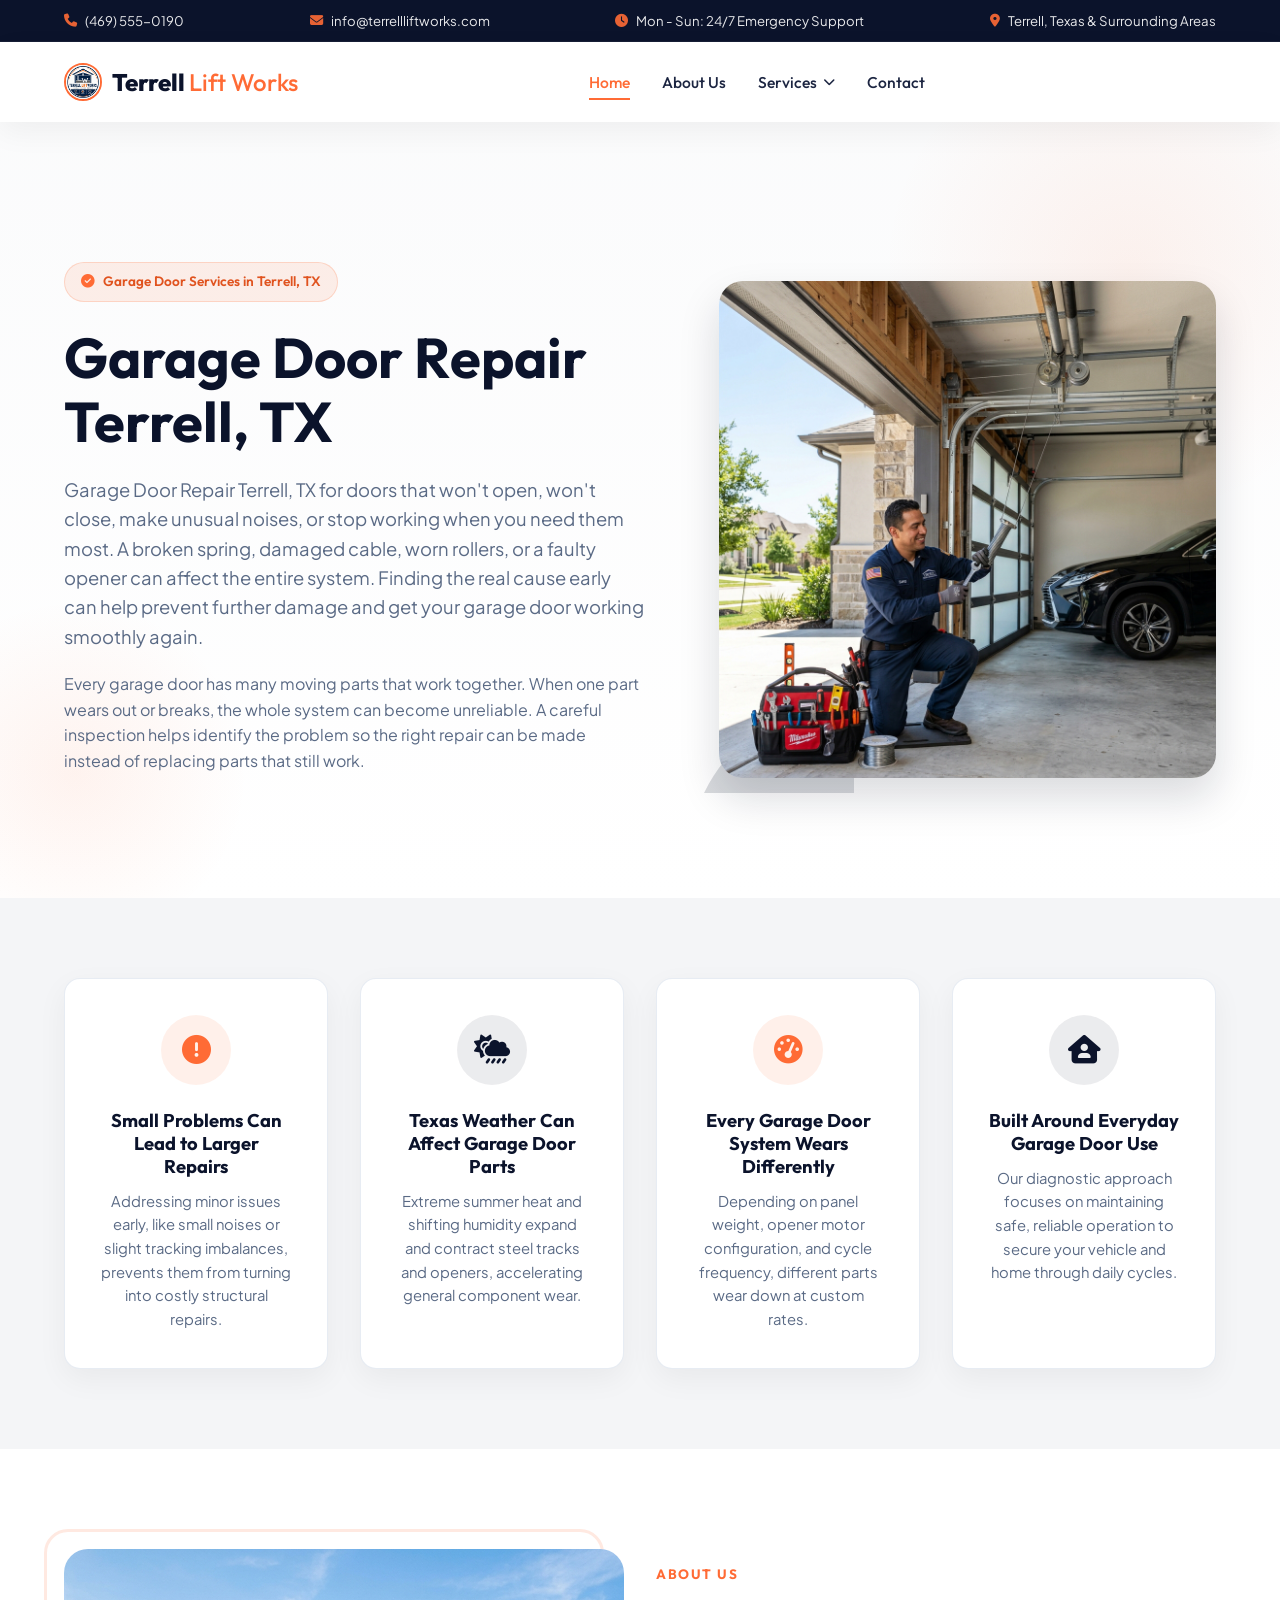
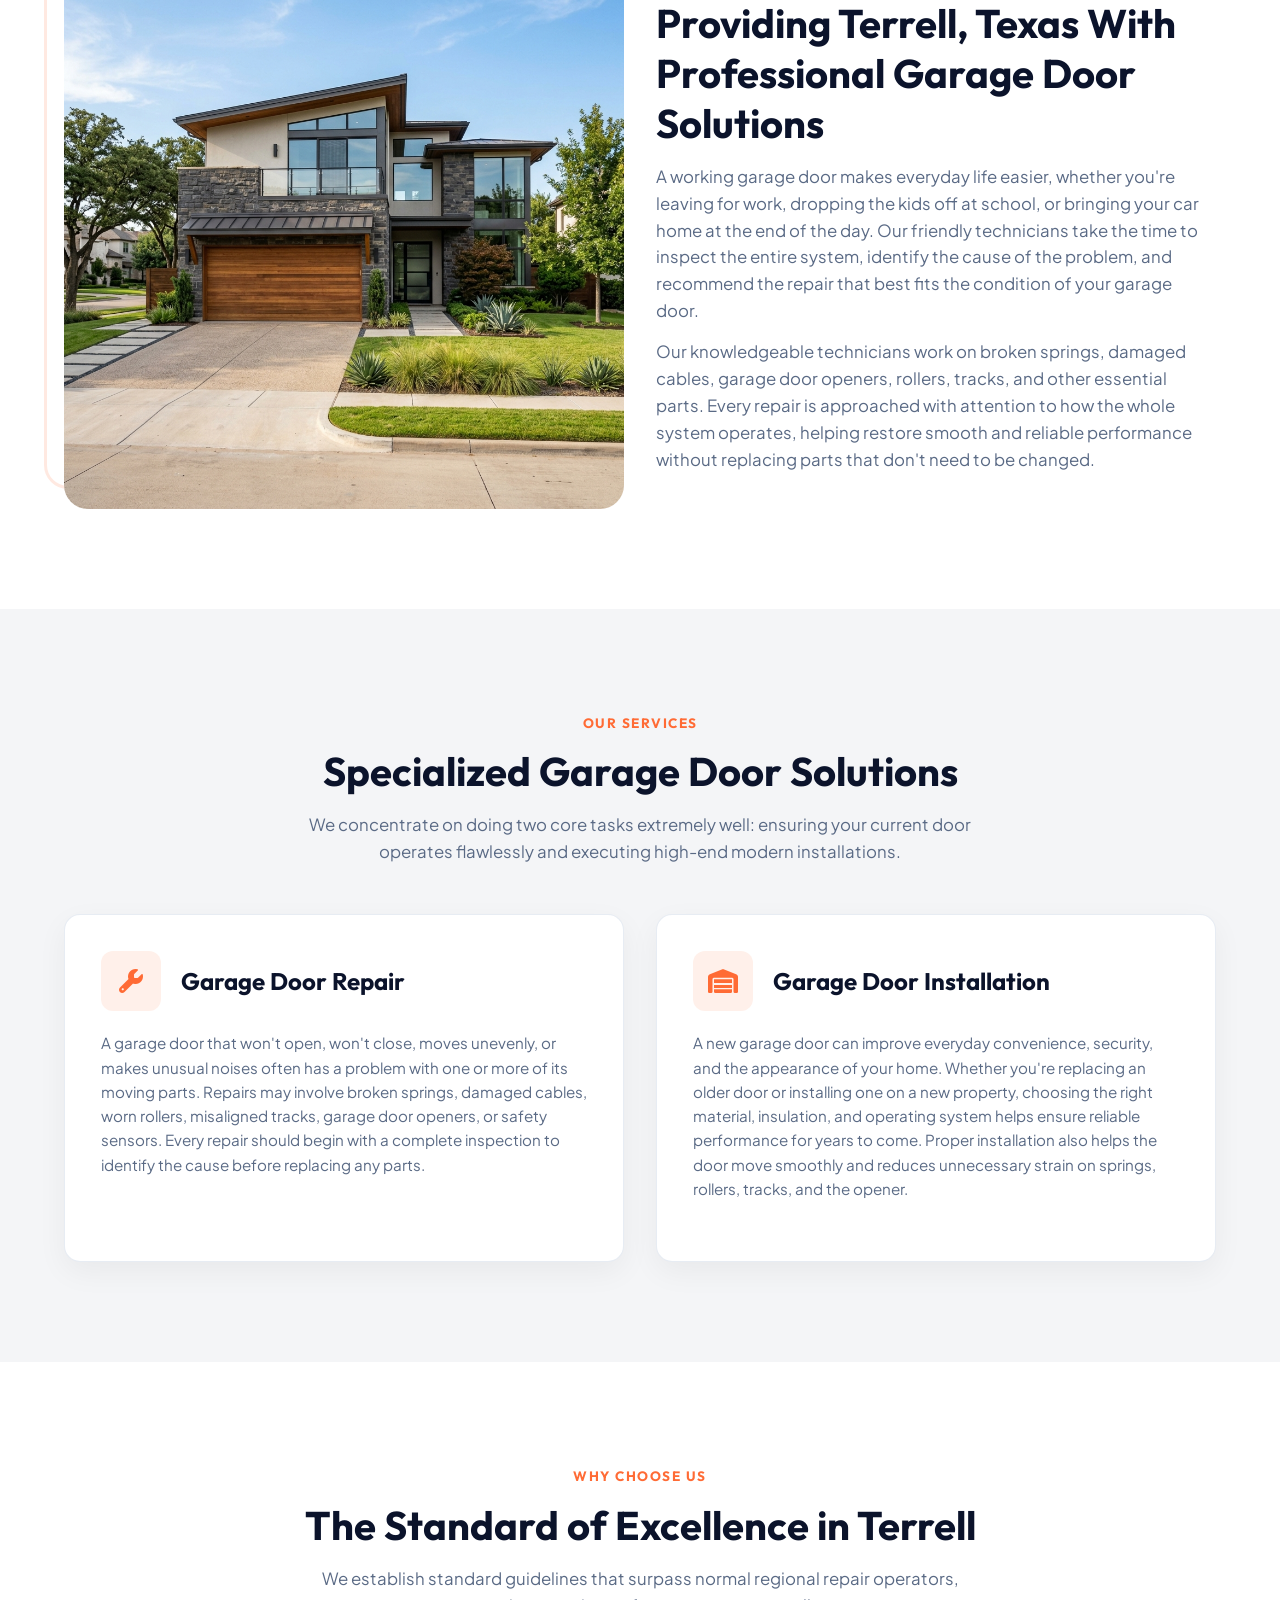
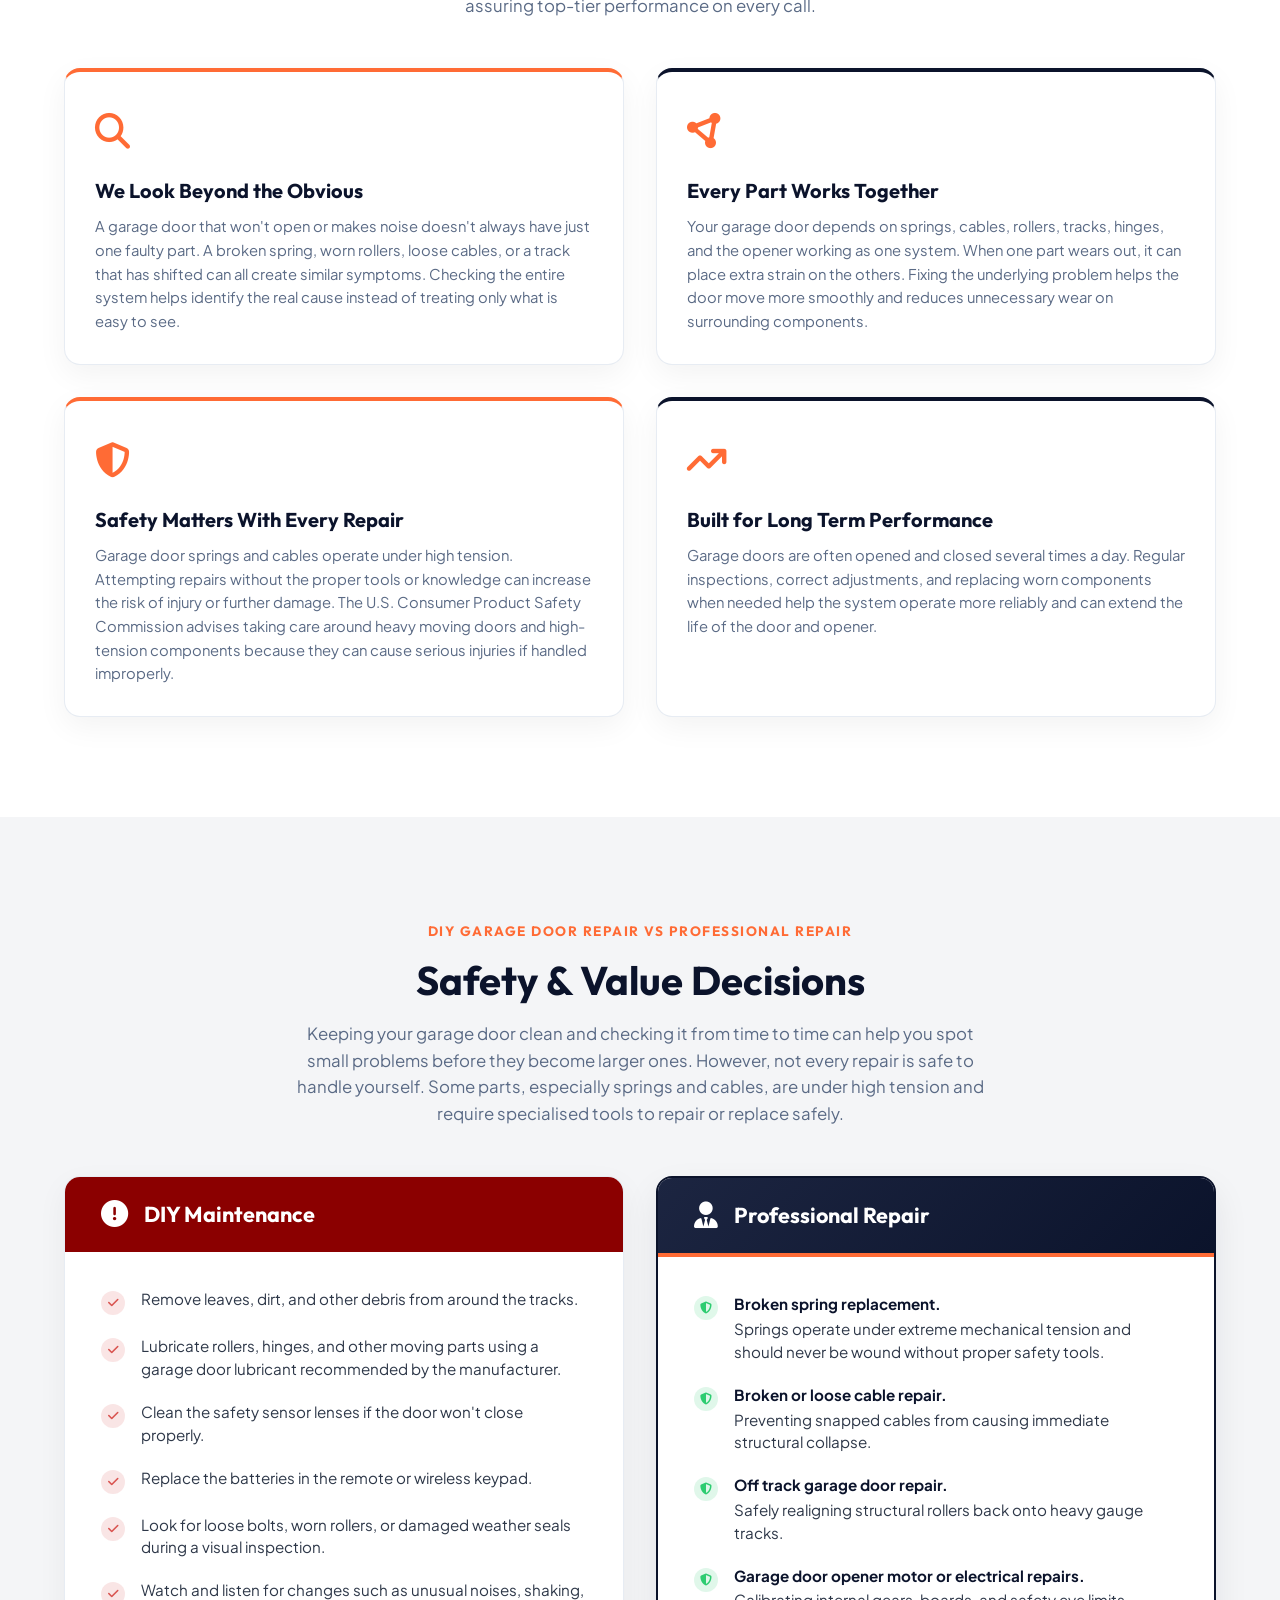
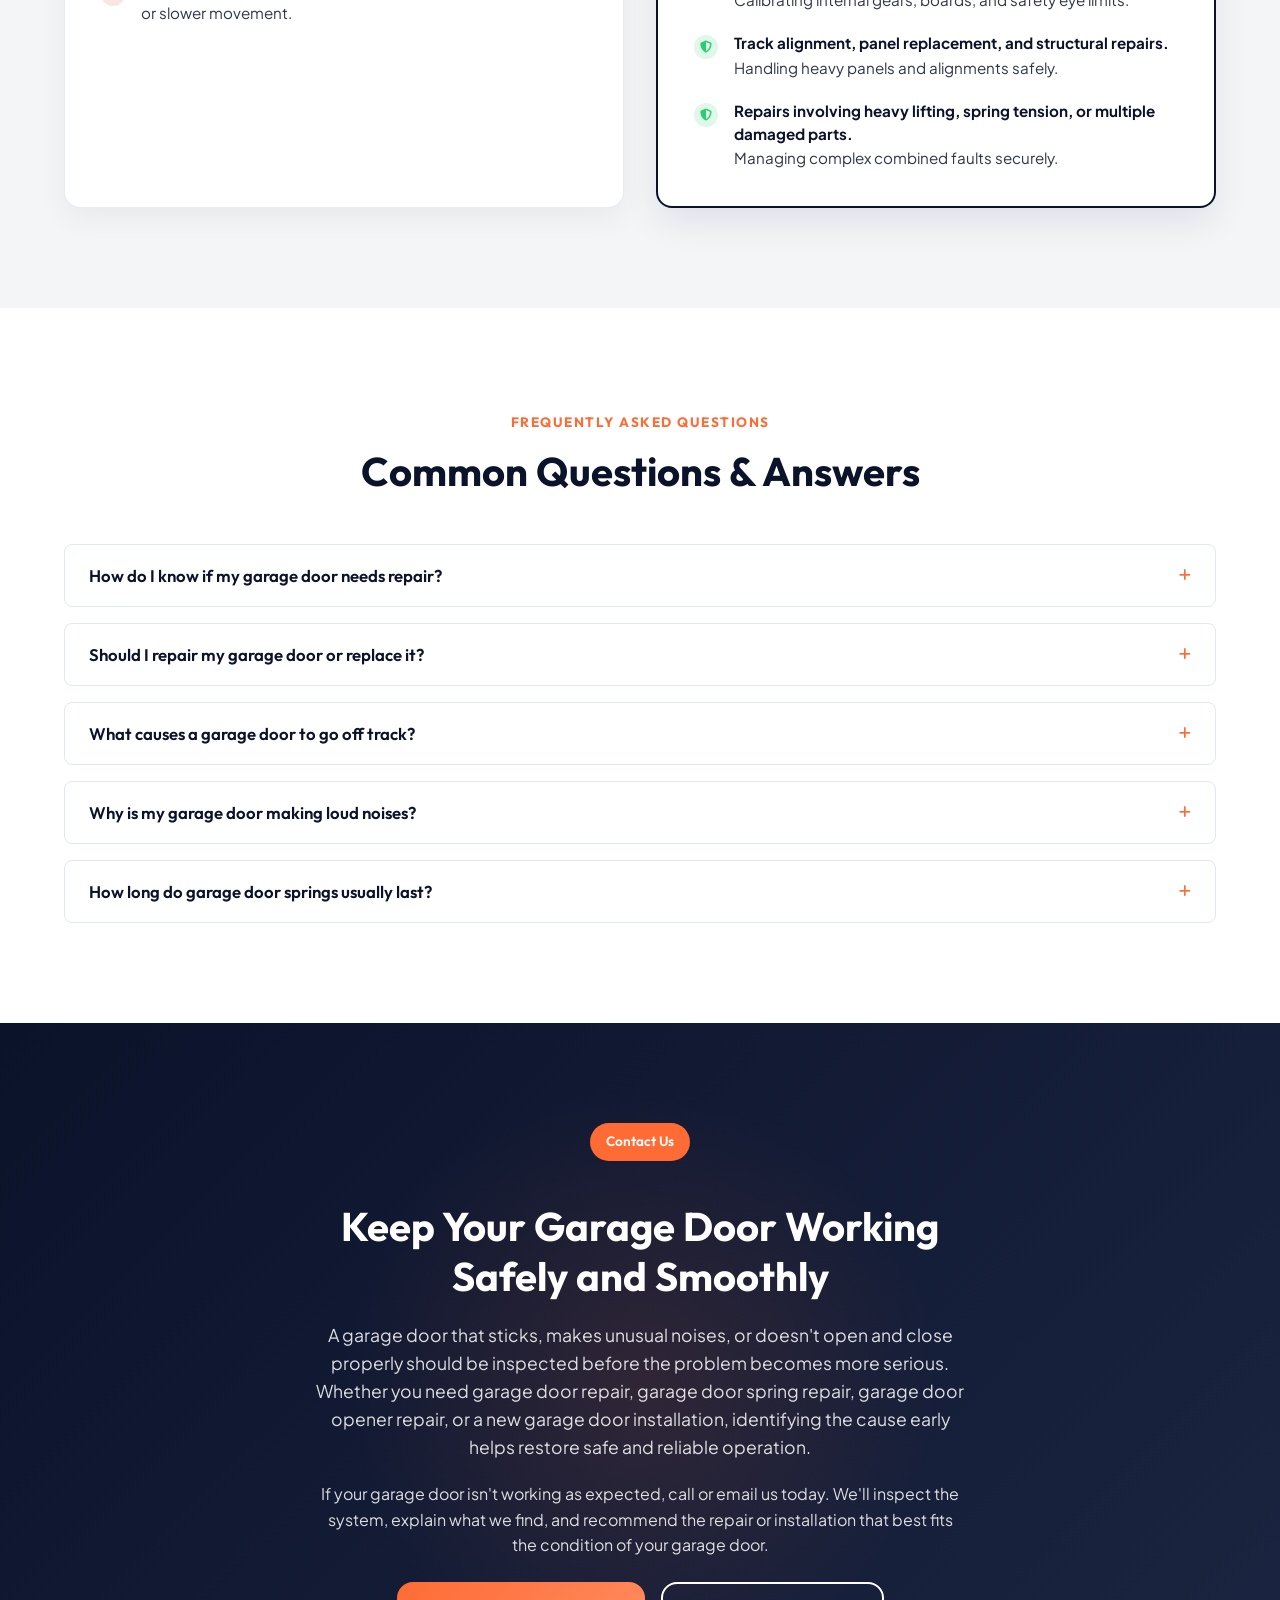
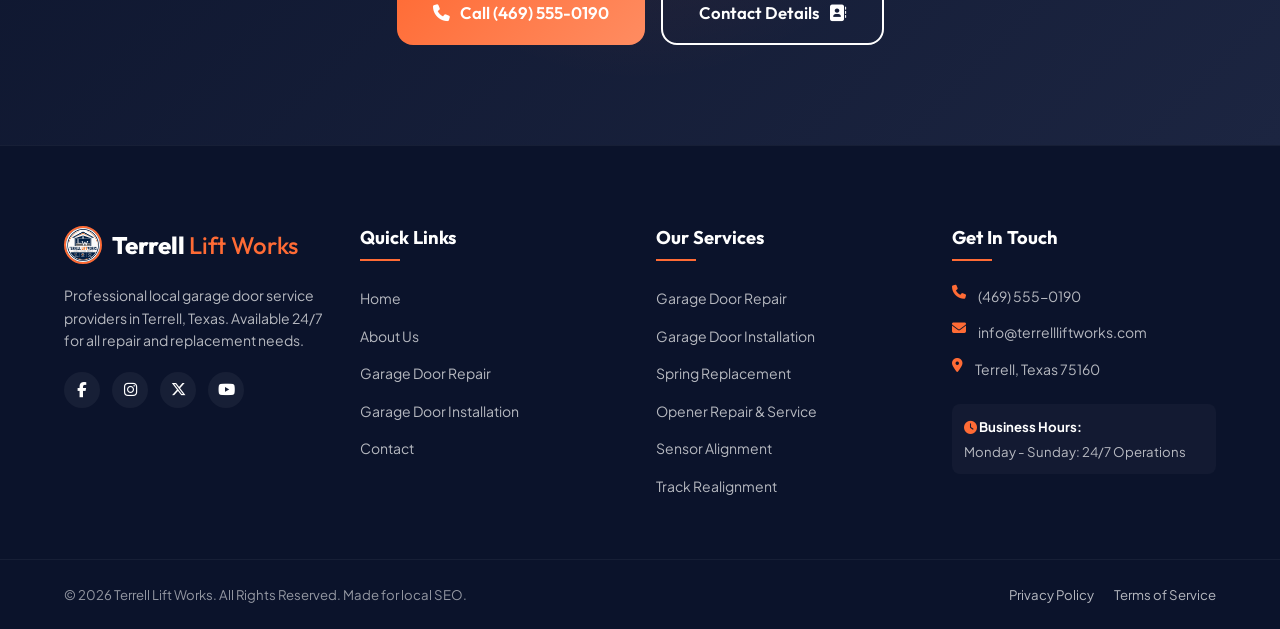
==== index.html @ 69af88a5 "first commit" ====
<!DOCTYPE html>
<html lang="en">
<head>
    <meta charset="UTF-8">
    <meta name="viewport" content="width=device-width, initial-scale=1.0">
    <title>Garage Door Repair Terrell | Premium Service & Installation</title>
    <meta name="description" content="Looking for reliable garage door repair in Terrell, TX? Our certified technicians offer professional garage door installation, opener repairs, and 24/7 support. Call now!">
    <meta name="robots" content="index, follow">
    <link rel="canonical" href="https://garagedoorrepairterrell.com/">
    
    <!-- Open Graph / Facebook -->
    <meta property="og:type" content="website">
    <meta property="og:url" content="https://garagedoorrepairterrell.com/">
    <meta property="og:title" content="Garage Door Repair Terrell | Premium Service & Installation">
    <meta property="og:description" content="Certified garage door repair and installation services in Terrell, TX. Same-day emergency service available. Call today for a free quote!">
    <meta property="og:image" content="assets/hero_technician.png">

    <!-- Twitter -->
    <meta property="twitter:card" content="summary_large_image">
    <meta property="twitter:url" content="https://garagedoorrepairterrell.com/">
    <meta property="twitter:title" content="Garage Door Repair Terrell | Premium Service & Installation">
    <meta property="twitter:description" content="Certified garage door repair and installation services in Terrell, TX. Same-day emergency service available. Call today for a free quote!">
    <meta property="twitter:image" content="assets/hero_technician.png">

    <!-- Google Fonts -->
    <link rel="preconnect" href="https://fonts.googleapis.com">
    <link rel="preconnect" href="https://fonts.gstatic.com" crossorigin>
    <link href="https://fonts.googleapis.com/css2?family=Outfit:wght@400;500;600;700;800&family=Plus+Jakarta+Sans:wght@400;500;600;700&display=swap" rel="stylesheet">

    <!-- Font Awesome Icons -->
    <link rel="stylesheet" href="https://cdnjs.cloudflare.com/ajax/libs/font-awesome/6.4.0/css/all.min.css" integrity="sha512-iecdLmaskl7CVkqkXNQ/ZH/XLlvWZOJyj7Yy7tcenmpD1ypASozpmT/E0iPtmFIB46ZmdtAc9eNBvH0H/ZpiBw==" crossorigin="anonymous" referrerpolicy="no-referrer" />

    <!-- Favicon -->
    <link rel="icon" type="image/jpeg" href="assets/logo.jpg">

    <!-- Custom CSS -->
    <link rel="stylesheet" href="style.css">

    <!-- LocalBusiness Schema Markup -->
    <script type="application/ld+json">
    {
      "@context": "https://schema.org",
      "@type": "HomeAndConstructionBusiness",
      "name": "Terrell Lift Works",
      "image": "assets/hero_technician.png",
      "@id": "https://garagedoorrepairterrell.com/#business",
      "url": "https://garagedoorrepairterrell.com/",
      "telephone": "+14695550190",
      "priceRange": "$$",
      "address": {
        "@type": "PostalAddress",
        "streetAddress": "Terrell Service Area",
        "addressLocality": "Terrell",
        "addressRegion": "TX",
        "postalCode": "75160",
        "addressCountry": "US"
      },
      "geo": {
        "@type": "GeoCoordinates",
        "latitude": 32.7362,
        "longitude": -96.2753
      },
      "openingHoursSpecification": {
        "@type": "OpeningHoursSpecification",
        "dayOfWeek": [
          "Monday",
          "Tuesday",
          "Wednesday",
          "Thursday",
          "Friday",
          "Saturday",
          "Sunday"
        ],
        "opens": "00:00",
        "closes": "23:59"
      },
      "sameAs": [
        "https://www.facebook.com/garagedoorrepairterrell",
        "https://www.instagram.com/garagedoorrepairterrell"
      ],
      "areaServed": {
        "@type": "AdministrativeArea",
        "name": "Terrell, TX"
      }
    }
    </script>
</head>
<body>

    <!-- Scroll Progress Bar -->
    <div id="scroll-progress" class="scroll-progress-bar" aria-hidden="true"></div>



    <!-- Top Info Bar -->
    <div class="top-info-bar" role="complementary" aria-label="Quick Contact Info">
        <div class="container info-container">
            <div class="info-item">
                <i class="fa-solid fa-phone info-icon" aria-hidden="true"></i>
                <a href="tel:+14695550190" aria-label="Call us at (469) 555-0190">(469) 555-0190</a>
            </div>
            <div class="info-item">
                <i class="fa-solid fa-envelope info-icon" aria-hidden="true"></i>
                <a href="mailto:info@terrellliftworks.com" aria-label="Email info@terrellliftworks.com">info@terrellliftworks.com</a>
            </div>
            <div class="info-item">
                <i class="fa-solid fa-clock info-icon" aria-hidden="true"></i>
                <span>Mon - Sun: 24/7 Emergency Support</span>
            </div>
            <div class="info-item">
                <i class="fa-solid fa-location-dot info-icon" aria-hidden="true"></i>
                <span>Terrell, Texas & Surrounding Areas</span>
            </div>
        </div>
    </div>

    <!-- Sticky Main Header & Navbar -->
    <header class="main-header" id="main-header">
        <div class="container nav-container">
            <!-- Logo -->
            <a href="index.html" class="logo" aria-label="Terrell Lift Works Home">
                <img src="assets/logo.jpg" alt="Terrell Lift Works Logo" class="logo-image">
                <span class="logo-text">Terrell<span class="logo-accent">Lift Works</span></span>
            </a>

            <!-- Navigation Links -->
            <nav class="nav-menu-wrapper" id="nav-menu-wrapper" aria-label="Main Navigation">
                <ul class="nav-menu" id="nav-menu">
                    <li class="nav-item">
                        <a href="index.html" class="nav-link active">Home</a>
                    </li>
                    <li class="nav-item">
                        <a href="about.html" class="nav-link">About Us</a>
                    </li>
                    <li class="nav-item dropdown">
                        <a href="#services" class="nav-link dropdown-toggle" id="servicesDropdownLink" role="button" aria-expanded="false" aria-haspopup="true">
                            Services <i class="fa-solid fa-chevron-down dropdown-arrow" aria-hidden="true"></i>
                        </a>
                        <ul class="dropdown-menu" aria-labelledby="servicesDropdownLink">
                            <li><a href="garage-door-installation.html" class="dropdown-item">Garage Door Installation</a></li>
                        </ul>
                    </li>
                    <li class="nav-item">
                        <a href="contact.html" class="nav-link">Contact</a>
                    </li>
                </ul>
            </nav>

            <!-- Actions & Hamburger Menu -->
            <div class="header-actions">
                <button class="hamburger-toggle" id="hamburger-toggle" aria-expanded="false" aria-controls="nav-menu-wrapper" aria-label="Toggle Navigation Menu">
                    <span class="bar bar-top"></span>
                    <span class="bar bar-mid"></span>
                    <span class="bar bar-bot"></span>
                </button>
            </div>
        </div>
    </header>

    <main>
        <!-- Hero Section -->
        <section id="home" class="hero-section" aria-label="Welcome">
            <!-- Floating Abstract Background Elements -->
            <div class="floating-shape shape-1" aria-hidden="true"></div>
            <div class="floating-shape shape-2" aria-hidden="true"></div>
            
            <div class="container hero-container">
                <!-- Hero Left Content -->
                <div class="hero-content reveal-left">
                    <span class="badge" role="status"><i class="fa-solid fa-circle-check text-orange" aria-hidden="true"></i> Garage Door Services in Terrell, TX</span>
                    <h1 class="hero-heading">Garage Door Repair Terrell, TX</h1>
                    <p class="hero-lead">Garage Door Repair Terrell, TX for doors that won't open, won't close, make unusual noises, or stop working when you need them most. A broken spring, damaged cable, worn rollers, or a faulty opener can affect the entire system. Finding the real cause early can help prevent further damage and get your garage door working smoothly again.</p>
                    <p class="hero-lead" style="font-size: 1rem; margin-top: -16px; margin-bottom: 24px;">Every garage door has many moving parts that work together. When one part wears out or breaks, the whole system can become unreliable. A careful inspection helps identify the problem so the right repair can be made instead of replacing parts that still work.</p>
                    

                </div>

                <!-- Hero Right Media -->
                <div class="hero-media reveal-right">
                    <!-- Elegant curved decorative shapes -->
                    <div class="curved-decorator" aria-hidden="true">
                        <svg viewBox="0 0 100 100" preserveAspectRatio="none">
                            <path d="M0,100 C30,40 70,60 100,0 L100,100 Z" fill="var(--color-navy-dark)"></path>
                        </svg>
                    </div>
                    <div class="image-wrapper">
                        <img src="assets/hero_technician.png" alt="Certified technician repairing a residential garage door mechanism in Terrell, TX" class="hero-img" width="600" height="500">
                    </div>
                </div>
            </div>
        </section>

        <!-- USP Section -->
        <section id="usp" class="usp-section bg-light" aria-label="Our Value Proposition">
            <div class="container">
                <div class="grid grid-4 text-center">
                    <!-- USP Card 1 -->
                    <div class="card usp-card reveal-up">
                        <div class="usp-icon-wrapper shadow-orange">
                            <i class="fa-solid fa-circle-exclamation" aria-hidden="true"></i>
                        </div>
                        <h3 class="usp-title" style="font-size: 1.15rem;">Small Problems Can Lead to Larger Repairs</h3>
                        <p class="usp-desc">Addressing minor issues early, like small noises or slight tracking imbalances, prevents them from turning into costly structural repairs.</p>
                    </div>
                    <!-- USP Card 2 -->
                    <div class="card usp-card reveal-up" style="animation-delay: 0.1s;">
                        <div class="usp-icon-wrapper shadow-navy">
                            <i class="fa-solid fa-cloud-sun-rain" aria-hidden="true"></i>
                        </div>
                        <h3 class="usp-title" style="font-size: 1.15rem;">Texas Weather Can Affect Garage Door Parts</h3>
                        <p class="usp-desc">Extreme summer heat and shifting humidity expand and contract steel tracks and openers, accelerating general component wear.</p>
                    </div>
                    <!-- USP Card 3 -->
                    <div class="card usp-card reveal-up" style="animation-delay: 0.2s;">
                        <div class="usp-icon-wrapper shadow-orange">
                            <i class="fa-solid fa-gauge-high" aria-hidden="true"></i>
                        </div>
                        <h3 class="usp-title" style="font-size: 1.15rem;">Every Garage Door System Wears Differently</h3>
                        <p class="usp-desc">Depending on panel weight, opener motor configuration, and cycle frequency, different parts wear down at custom rates.</p>
                    </div>
                    <!-- USP Card 4 -->
                    <div class="card usp-card reveal-up" style="animation-delay: 0.3s;">
                        <div class="usp-icon-wrapper shadow-navy">
                            <i class="fa-solid fa-house-user" aria-hidden="true"></i>
                        </div>
                        <h3 class="usp-title" style="font-size: 1.15rem;">Built Around Everyday Garage Door Use</h3>
                        <p class="usp-desc">Our diagnostic approach focuses on maintaining safe, reliable operation to secure your vehicle and home through daily cycles.</p>
                    </div>
                </div>
            </div>
        </section>

        <!-- About Us Section -->
        <section id="about" class="about-section" aria-label="About Our Company">
            <div class="container grid grid-2 align-center">
                <!-- Left: Media Showcase -->
                <div class="about-media reveal-left">
                    <div class="about-decoration" aria-hidden="true"></div>
                    <div class="image-wrapper shadow-lg">
                        <img src="assets/about_garage.png" alt="A newly installed modern luxury garage door in a Terrell residential house" class="about-img" loading="lazy" width="600" height="400">
                    </div>

                </div>

                <!-- Right: Text Content -->
                <div class="about-content reveal-right">
                    <span class="section-subtitle">About Us</span>
                    <h2 class="section-title">Providing Terrell, Texas With Professional Garage Door Solutions</h2>
                    <p class="section-desc">A working garage door makes everyday life easier, whether you're leaving for work, dropping the kids off at school, or bringing your car home at the end of the day. Our friendly technicians take the time to inspect the entire system, identify the cause of the problem, and recommend the repair that best fits the condition of your garage door.</p>
                    <p class="section-desc" style="margin-top: -10px;">Our knowledgeable technicians work on broken springs, damaged cables, garage door openers, rollers, tracks, and other essential parts. Every repair is approached with attention to how the whole system operates, helping restore smooth and reliable performance without replacing parts that don't need to be changed.</p>
                </div>
            </div>
        </section>

        <!-- Services Section -->
        <section id="services" class="services-section bg-light" aria-label="Our Core Services">
            <div class="container">
                <div class="text-center max-w-700 mx-auto mb-5">
                    <span class="section-subtitle">Our Services</span>
                    <h2 class="section-title">Specialized Garage Door Solutions</h2>
                    <p class="section-desc">We concentrate on doing two core tasks extremely well: ensuring your current door operates flawlessly and executing high-end modern installations.</p>
                </div>

                <div class="grid grid-2">
                    <!-- Service 1: Repair -->
                    <article id="service-repair" class="card service-card reveal-left">
                        <div class="service-header">
                            <div class="service-icon"><i class="fa-solid fa-wrench" aria-hidden="true"></i></div>
                            <h3 class="service-title">Garage Door Repair</h3>
                        </div>
                        <p class="service-desc">A garage door that won't open, won't close, moves unevenly, or makes unusual noises often has a problem with one or more of its moving parts. Repairs may involve broken springs, damaged cables, worn rollers, misaligned tracks, garage door openers, or safety sensors. Every repair should begin with a complete inspection to identify the cause before replacing any parts.</p>
                    </article>

                    <!-- Service 2: Installation -->
                    <article id="service-installation" class="card service-card reveal-right">
                        <div class="service-header">
                            <div class="service-icon"><i class="fa-solid fa-warehouse" aria-hidden="true"></i></div>
                            <h3 class="service-title">Garage Door Installation</h3>
                        </div>
                        <p class="service-desc">A new garage door can improve everyday convenience, security, and the appearance of your home. Whether you're replacing an older door or installing one on a new property, choosing the right material, insulation, and operating system helps ensure reliable performance for years to come. Proper installation also helps the door move smoothly and reduces unnecessary strain on springs, rollers, tracks, and the opener.</p>
                    </article>
                </div>
            </div>
        </section>

        <!-- Why Choose Us Section -->
        <section id="why-us" class="why-us-section" aria-label="Why Choose Terrell Lift Works">
            <div class="container">
                <div class="text-center max-w-700 mx-auto mb-5">
                    <span class="section-subtitle">Why Choose Us</span>
                    <h2 class="section-title">The Standard of Excellence in Terrell</h2>
                    <p class="section-desc">We establish standard guidelines that surpass normal regional repair operators, assuring top-tier performance on every call.</p>
                </div>

                <div class="grid grid-2">
                    <!-- Feature Card 1 -->
                    <div class="card comparison-card reveal-up" style="border-top-color: var(--color-orange); padding: 30px;">
                        <div class="comparison-icon"><i class="fa-solid fa-magnifying-glass" aria-hidden="true"></i></div>
                        <h3 class="comparison-title">We Look Beyond the Obvious</h3>
                        <p class="comparison-desc">A garage door that won't open or makes noise doesn't always have just one faulty part. A broken spring, worn rollers, loose cables, or a track that has shifted can all create similar symptoms. Checking the entire system helps identify the real cause instead of treating only what is easy to see.</p>
                    </div>

                    <!-- Feature Card 2 -->
                    <div class="card comparison-card reveal-up" style="border-top-color: var(--color-navy-dark); padding: 30px; animation-delay: 0.1s;">
                        <div class="comparison-icon"><i class="fa-solid fa-circle-nodes" aria-hidden="true"></i></div>
                        <h3 class="comparison-title">Every Part Works Together</h3>
                        <p class="comparison-desc">Your garage door depends on springs, cables, rollers, tracks, hinges, and the opener working as one system. When one part wears out, it can place extra strain on the others. Fixing the underlying problem helps the door move more smoothly and reduces unnecessary wear on surrounding components.</p>
                    </div>

                    <!-- Feature Card 3 -->
                    <div class="card comparison-card reveal-up" style="border-top-color: var(--color-orange); padding: 30px; animation-delay: 0.2s;">
                        <div class="comparison-icon"><i class="fa-solid fa-shield-halved" aria-hidden="true"></i></div>
                        <h3 class="comparison-title">Safety Matters With Every Repair</h3>
                        <p class="comparison-desc">Garage door springs and cables operate under high tension. Attempting repairs without the proper tools or knowledge can increase the risk of injury or further damage. The U.S. Consumer Product Safety Commission advises taking care around heavy moving doors and high-tension components because they can cause serious injuries if handled improperly.</p>
                    </div>

                    <!-- Feature Card 4 -->
                    <div class="card comparison-card reveal-up" style="border-top-color: var(--color-navy-dark); padding: 30px; animation-delay: 0.3s;">
                        <div class="comparison-icon"><i class="fa-solid fa-arrow-trend-up" aria-hidden="true"></i></div>
                        <h3 class="comparison-title">Built for Long Term Performance</h3>
                        <p class="comparison-desc">Garage doors are often opened and closed several times a day. Regular inspections, correct adjustments, and replacing worn components when needed help the system operate more reliably and can extend the life of the door and opener.</p>
                    </div>
                </div>
            </div>
        </section>

        <!-- DIY vs Professional Section -->
        <section id="diy-vs-pro" class="diy-section bg-light" aria-label="DIY vs Professional Service Comparison">
            <div class="container">
                <div class="text-center max-w-700 mx-auto mb-5">
                    <span class="section-subtitle">DIY Garage Door Repair vs Professional Repair</span>
                    <h2 class="section-title">Safety & Value Decisions</h2>
                    <p class="section-desc">Keeping your garage door clean and checking it from time to time can help you spot small problems before they become larger ones. However, not every repair is safe to handle yourself. Some parts, especially springs and cables, are under high tension and require specialised tools to repair or replace safely.</p>
                </div>

                <div class="grid grid-2">
                    <!-- DIY Column -->
                    <div class="card diy-card reveal-left">
                        <div class="card-header-accent bg-dark-red">
                            <i class="fa-solid fa-circle-exclamation icon-large" aria-hidden="true"></i>
                            <h3>DIY Maintenance</h3>
                        </div>
                        <div class="card-body">
                            <ul class="diy-pro-list" role="list">
                                <li class="pro-con con">
                                    <div class="icon-indicator"><i class="fa-solid fa-check" aria-hidden="true"></i></div>
                                    <div class="item-text">
                                        Remove leaves, dirt, and other debris from around the tracks.
                                    </div>
                                </li>
                                <li class="pro-con con">
                                    <div class="icon-indicator"><i class="fa-solid fa-check" aria-hidden="true"></i></div>
                                    <div class="item-text">
                                        Lubricate rollers, hinges, and other moving parts using a garage door lubricant recommended by the manufacturer.
                                    </div>
                                </li>
                                <li class="pro-con con">
                                    <div class="icon-indicator"><i class="fa-solid fa-check" aria-hidden="true"></i></div>
                                    <div class="item-text">
                                        Clean the safety sensor lenses if the door won't close properly.
                                    </div>
                                </li>
                                <li class="pro-con con">
                                    <div class="icon-indicator"><i class="fa-solid fa-check" aria-hidden="true"></i></div>
                                    <div class="item-text">
                                        Replace the batteries in the remote or wireless keypad.
                                    </div>
                                </li>
                                <li class="pro-con con">
                                    <div class="icon-indicator"><i class="fa-solid fa-check" aria-hidden="true"></i></div>
                                    <div class="item-text">
                                        Look for loose bolts, worn rollers, or damaged weather seals during a visual inspection.
                                    </div>
                                </li>
                                <li class="pro-con con">
                                    <div class="icon-indicator"><i class="fa-solid fa-check" aria-hidden="true"></i></div>
                                    <div class="item-text">
                                        Watch and listen for changes such as unusual noises, shaking, or slower movement.
                                    </div>
                                </li>
                            </ul>
                        </div>
                    </div>

                    <!-- Professional Column -->
                    <div class="card pro-card highlighted-pro reveal-right">
                        <div class="card-header-accent bg-orange-gradient">
                            <i class="fa-solid fa-user-tie icon-large" aria-hidden="true"></i>
                            <h3>Professional Repair</h3>
                        </div>
                        <div class="card-body">
                            <ul class="diy-pro-list" role="list">
                                <li class="pro-con pro">
                                    <div class="icon-indicator"><i class="fa-solid fa-shield-halved" aria-hidden="true"></i></div>
                                    <div class="item-text">
                                        <strong>Broken spring replacement.</strong> Springs operate under extreme mechanical tension and should never be wound without proper safety tools.
                                    </div>
                                </li>
                                <li class="pro-con pro">
                                    <div class="icon-indicator"><i class="fa-solid fa-shield-halved" aria-hidden="true"></i></div>
                                    <div class="item-text">
                                        <strong>Broken or loose cable repair.</strong> Preventing snapped cables from causing immediate structural collapse.
                                    </div>
                                </li>
                                <li class="pro-con pro">
                                    <div class="icon-indicator"><i class="fa-solid fa-shield-halved" aria-hidden="true"></i></div>
                                    <div class="item-text">
                                        <strong>Off track garage door repair.</strong> Safely realigning structural rollers back onto heavy gauge tracks.
                                    </div>
                                </li>
                                <li class="pro-con pro">
                                    <div class="icon-indicator"><i class="fa-solid fa-shield-halved" aria-hidden="true"></i></div>
                                    <div class="item-text">
                                        <strong>Garage door opener motor or electrical repairs.</strong> Calibrating internal gears, boards, and safety eye limits.
                                    </div>
                                </li>
                                <li class="pro-con pro">
                                    <div class="icon-indicator"><i class="fa-solid fa-shield-halved" aria-hidden="true"></i></div>
                                    <div class="item-text">
                                        <strong>Track alignment, panel replacement, and structural repairs.</strong> Handling heavy panels and alignments safely.
                                    </div>
                                </li>
                                <li class="pro-con pro">
                                    <div class="icon-indicator"><i class="fa-solid fa-shield-halved" aria-hidden="true"></i></div>
                                    <div class="item-text">
                                        <strong>Repairs involving heavy lifting, spring tension, or multiple damaged parts.</strong> Managing complex combined faults securely.
                                    </div>
                                </li>
                            </ul>
                        </div>
                    </div>
                </div>
            </div>
        </section>

        <!-- FAQ Section -->
        <section id="faq" class="faq-section" aria-label="Frequently Asked Questions">
            <div class="container">
                <div class="text-center max-w-700 mx-auto mb-5">
                    <span class="section-subtitle">Frequently Asked Questions</span>
                    <h2 class="section-title">Common Questions &amp; Answers</h2>
                </div>

                <div class="faq-accordion reveal-up">
                    <!-- Item 1 -->
                    <div class="faq-item">
                        <button class="faq-trigger" aria-expanded="false" aria-controls="faq-answer-1">
                            <span class="faq-question">How do I know if my garage door needs repair?</span>
                            <span class="faq-icon-wrapper" aria-hidden="true"><i class="fa-solid fa-plus"></i></span>
                        </button>
                        <div id="faq-answer-1" class="faq-content" hidden>
                            <div class="faq-content-inner">
                                <p>A garage door may need repair if it makes unusual noises, moves unevenly, opens slowly, stops halfway, or does not open and close properly. Other signs include broken springs, damaged cables, worn rollers, bent tracks, or an opener that does not respond consistently. Having the entire system inspected helps identify the cause before additional parts become affected.</p>
                            </div>
                        </div>
                    </div>

                    <!-- Item 2 -->
                    <div class="faq-item">
                        <button class="faq-trigger" aria-expanded="false" aria-controls="faq-answer-2">
                            <span class="faq-question">Should I repair my garage door or replace it?</span>
                            <span class="faq-icon-wrapper" aria-hidden="true"><i class="fa-solid fa-plus"></i></span>
                        </button>
                        <div id="faq-answer-2" class="faq-content" hidden>
                            <div class="faq-content-inner">
                                <p>The right choice depends on the age of the door, the condition of its components, and the extent of the damage. Many problems, such as broken springs, worn rollers, damaged cables, or opener issues, can often be repaired. If the door has significant structural damage or several major components have reached the end of their service life, replacement may be the more practical long-term option.</p>
                            </div>
                        </div>
                    </div>

                    <!-- Item 3 -->
                    <div class="faq-item">
                        <button class="faq-trigger" aria-expanded="false" aria-controls="faq-answer-3">
                            <span class="faq-question">What causes a garage door to go off track?</span>
                            <span class="faq-icon-wrapper" aria-hidden="true"><i class="fa-solid fa-plus"></i></span>
                        </button>
                        <div id="faq-answer-3" class="faq-content" hidden>
                            <div class="faq-content-inner">
                                <p>A garage door can come off its tracks because of broken cables, worn rollers, loose hardware, accidental impact, or tracks that have become bent or misaligned. Continuing to operate the door in this condition can place extra stress on other parts of the system, so the cause should be identified before the door is used again.</p>
                            </div>
                        </div>
                    </div>

                    <!-- Item 4 -->
                    <div class="faq-item">
                        <button class="faq-trigger" aria-expanded="false" aria-controls="faq-answer-4">
                            <span class="faq-question">Why is my garage door making loud noises?</span>
                            <span class="faq-icon-wrapper" aria-hidden="true"><i class="fa-solid fa-plus"></i></span>
                        </button>
                        <div id="faq-answer-4" class="faq-content" hidden>
                            <div class="faq-content-inner">
                                <p>Grinding, squeaking, rattling, or banging noises often indicate that a component needs attention. Worn rollers, loose hinges, damaged bearings, dry moving parts, misaligned tracks, or aging springs are common causes. A complete inspection helps determine where the noise is coming from and whether any parts need adjustment or replacement.</p>
                            </div>
                        </div>
                    </div>

                    <!-- Item 5 -->
                    <div class="faq-item">
                        <button class="faq-trigger" aria-expanded="false" aria-controls="faq-answer-5">
                            <span class="faq-question">How long do garage door springs usually last?</span>
                            <span class="faq-icon-wrapper" aria-hidden="true"><i class="fa-solid fa-plus"></i></span>
                        </button>
                        <div id="faq-answer-5" class="faq-content" hidden>
                            <div class="faq-content-inner">
                                <p>The lifespan of garage door springs depends on the spring type, the quality of the material, and how often the door is used. Standard torsion springs are commonly rated for a specific number of open and close cycles, so a garage door used several times each day may wear springs more quickly than one used less often. Regular inspections can help identify signs of wear before a spring fails.</p>
                            </div>
                        </div>
                    </div>
                </div>
            </div>
        </section>

        <!-- CTA Section -->
        <section class="cta-section" aria-label="Urgent Repair Callout">
            <div class="cta-bg-decorator" aria-hidden="true"></div>
            <div class="container text-center max-w-700 reveal-up">
                <span class="badge badge-orange">Contact Us</span>
                <h2 class="cta-title">Keep Your Garage Door Working Safely and Smoothly</h2>
                <p class="cta-desc">A garage door that sticks, makes unusual noises, or doesn't open and close properly should be inspected before the problem becomes more serious. Whether you need garage door repair, garage door spring repair, garage door opener repair, or a new garage door installation, identifying the cause early helps restore safe and reliable operation.</p>
                <p class="cta-desc" style="font-size: 1rem; margin-top: -16px; margin-bottom: 24px;">If your garage door isn't working as expected, call or email us today. We'll inspect the system, explain what we find, and recommend the repair or installation that best fits the condition of your garage door.</p>
                <div class="cta-buttons">
                    <a href="tel:+14695550190" class="btn btn-orange-gradient btn-lg shadow-hover">
                        <i class="fa-solid fa-phone" aria-hidden="true"></i> Call (469) 555-0190
                    </a>
                    <a href="contact.html" class="btn btn-outline-white btn-lg">
                        Contact Details <i class="fa-solid fa-address-book" aria-hidden="true"></i>
                    </a>
                </div>
            </div>
        </section>
    </main>

    <!-- Footer -->
    <footer class="main-footer" role="contentinfo">
        <div class="container grid grid-4">
            <!-- Col 1: About & Social -->
            <div class="footer-col footer-col-about">
                <a href="index.html" class="logo footer-logo" aria-label="Terrell Lift Works Home">
                    <img src="assets/logo.jpg" alt="Terrell Lift Works Logo" class="logo-image">
                    <span class="logo-text">Terrell<span class="logo-accent">Lift Works</span></span>
                </a>
                <p class="footer-about-text">Professional local garage door service providers in Terrell, Texas. Available 24/7 for all repair and replacement needs.</p>
                <div class="footer-socials">
                    <a href="https://facebook.com/" target="_blank" rel="noopener" aria-label="Facebook Page"><i class="fa-brands fa-facebook-f"></i></a>
                    <a href="https://instagram.com/" target="_blank" rel="noopener" aria-label="Instagram Profile"><i class="fa-brands fa-instagram"></i></a>
                    <a href="https://twitter.com/" target="_blank" rel="noopener" aria-label="Twitter Feed"><i class="fa-brands fa-x-twitter"></i></a>
                    <a href="https://youtube.com/" target="_blank" rel="noopener" aria-label="YouTube Channel"><i class="fa-brands fa-youtube"></i></a>
                </div>
            </div>

            <!-- Col 2: Quick Links -->
            <div class="footer-col">
                <h4 class="footer-col-title">Quick Links</h4>
                <ul class="footer-links" role="list">
                    <li><a href="index.html">Home</a></li>
                    <li><a href="about.html">About Us</a></li>
                    <li><a href="garage-door-repair.html">Garage Door Repair</a></li>
                    <li><a href="garage-door-installation.html">Garage Door Installation</a></li>
                    <li><a href="contact.html">Contact</a></li>
                </ul>
            </div>

            <!-- Col 3: Services -->
            <div class="footer-col">
                <h4 class="footer-col-title">Our Services</h4>
                <ul class="footer-links" role="list">
                    <li><a href="garage-door-repair.html">Garage Door Repair</a></li>
                    <li><a href="garage-door-installation.html">Garage Door Installation</a></li>
                    <li><a href="garage-door-repair.html">Spring Replacement</a></li>
                    <li><a href="garage-door-repair.html">Opener Repair &amp; Service</a></li>
                    <li><a href="garage-door-repair.html">Sensor Alignment</a></li>
                    <li><a href="garage-door-repair.html">Track Realignment</a></li>
                </ul>
            </div>

            <!-- Col 4: Contact Info & Hours -->
            <div class="footer-col">
                <h4 class="footer-col-title">Get In Touch</h4>
                <address class="footer-contact-info">
                    <div class="footer-info-item">
                        <i class="fa-solid fa-phone text-orange" aria-hidden="true"></i>
                        <a href="tel:+14695550190">(469) 555-0190</a>
                    </div>
                    <div class="footer-info-item">
                        <i class="fa-solid fa-envelope text-orange" aria-hidden="true"></i>
                        <a href="mailto:info@terrellliftworks.com">info@terrellliftworks.com</a>
                    </div>
                    <div class="footer-info-item">
                        <i class="fa-solid fa-location-dot text-orange" aria-hidden="true"></i>
                        <span>Terrell, Texas 75160</span>
                    </div>
                </address>
                <div class="footer-hours mt-3">
                    <span class="hours-title"><i class="fa-solid fa-clock text-orange" aria-hidden="true"></i> Business Hours:</span>
                    <span class="hours-val">Monday - Sunday: 24/7 Operations</span>
                </div>
            </div>
        </div>

        <!-- Footer Bottom -->
        <div class="footer-bottom">
            <div class="container flex-row flex-between">
                <p class="copyright">&copy; 2026 Terrell Lift Works. All Rights Reserved. Made for local SEO.</p>
                <ul class="footer-legal-links" role="list">
                    <li><a href="index.html">Privacy Policy</a></li>
                    <li><a href="index.html">Terms of Service</a></li>
                </ul>
            </div>
        </div>
    </footer>

    <!-- Back to Top Button -->
    <button id="back-to-top" class="back-to-top-btn" aria-label="Back to Top">
        <i class="fa-solid fa-arrow-up" aria-hidden="true"></i>
    </button>

    <!-- Custom Script -->
    <script src="script.js"></script>
</body>
</html>
---- style.css ----
/* ==========================================================================
   CSS DESIGN SYSTEM & VARIABLE DEFINITIONS
   ========================================================================== */
:root {
    /* Color Palette */
    --color-navy-dark: #0B132B;
    --color-navy-medium: #1C2541;
    --color-navy-light: #3A506B;
    --color-orange: #FF6B35;
    --color-orange-light: #FF8C61;
    --color-orange-dark: #E0531F;
    --color-white: #FFFFFF;
    --color-bg-light: #F4F5F7;
    --color-text-dark: #2D3748;
    --color-text-muted: #5A6A85;
    --color-border: #E2E8F0;
    --color-red: #D9534F;
    --color-green: #2ECC71;

    /* Fonts */
    --font-heading: 'Outfit', -apple-system, BlinkMacSystemFont, "Segoe UI", Roboto, sans-serif;
    --font-body: 'Plus Jakarta Sans', -apple-system, BlinkMacSystemFont, "Segoe UI", Roboto, sans-serif;

    /* Spacing & Sizes */
    --container-max-width: 1200px;
    --border-radius-sm: 8px;
    --border-radius-md: 16px;
    --border-radius-lg: 24px;
    
    /* Shadows */
    --shadow-soft: 0 10px 30px rgba(0, 0, 0, 0.05);
    --shadow-medium: 0 15px 35px rgba(11, 19, 43, 0.08);
    --shadow-heavy: 0 20px 40px rgba(11, 19, 43, 0.15);
    --shadow-orange-glow: 0 10px 25px rgba(255, 107, 53, 0.25);
    --shadow-navy-glow: 0 10px 25px rgba(28, 37, 65, 0.15);

    /* Transitions */
    --transition-fast: 0.2s ease;
    --transition-normal: 0.3s cubic-bezier(0.25, 0.8, 0.25, 1);
    --transition-slow: 0.5s cubic-bezier(0.25, 0.8, 0.25, 1);
}

/* ==========================================================================
   RESET & BASE STYLES
   ========================================================================== */
*, *::before, *::after {
    box-sizing: border-box;
    margin: 0;
    padding: 0;
}

html {
    scroll-behavior: smooth;
    font-size: 16px;
    -webkit-font-smoothing: antialiased;
    -moz-osx-font-smoothing: grayscale;
}

body {
    font-family: var(--font-body);
    color: var(--color-text-dark);
    background-color: var(--color-white);
    line-height: 1.6;
    overflow-x: hidden;
}

h1, h2, h3, h4, h5, h6 {
    font-family: var(--font-heading);
    font-weight: 700;
    color: var(--color-navy-dark);
    line-height: 1.25;
}

a {
    color: inherit;
    text-decoration: none;
    transition: var(--transition-fast);
}

ul, ol {
    list-style: none;
}

img {
    max-width: 100%;
    height: auto;
    display: block;
}

button, input, select, textarea {
    font-family: inherit;
    font-size: inherit;
    color: inherit;
    border: none;
    outline: none;
    background: none;
}

button {
    cursor: pointer;
}

/* ==========================================================================
   LAYOUT CONTAINERS & UTILITIES
   ========================================================================== */
.container {
    width: 100%;
    max-width: var(--container-max-width);
    margin: 0 auto;
    padding: 0 24px;
}

.grid {
    display: grid;
    gap: 32px;
}

.grid-2 {
    grid-template-columns: repeat(2, 1fr);
}

.grid-3 {
    grid-template-columns: repeat(3, 1fr);
}

.grid-4 {
    grid-template-columns: repeat(4, 1fr);
}

.grid-2-13 {
    grid-template-columns: 1.2fr 1.8fr;
}

.flex-row {
    display: flex;
    align-items: center;
}

.flex-between {
    justify-content: space-between;
}

.align-center {
    align-items: center;
}

.text-center {
    text-align: center;
}

.text-orange {
    color: var(--color-orange);
}

.bg-light {
    background-color: var(--color-bg-light);
}

.max-w-700 {
    max-width: 700px;
}

.mx-auto {
    margin-left: auto;
    margin-right: auto;
}

.mb-5 {
    margin-bottom: 48px;
}

.mt-2 {
    margin-top: 16px;
}

.mt-3 {
    margin-top: 24px;
}

.mt-4 {
    margin-top: 32px;
}

/* ==========================================================================
   SCROLL PROGRESS BAR & LOADER
   ========================================================================== */
.scroll-progress-bar {
    position: fixed;
    top: 0;
    left: 0;
    height: 4px;
    background: linear-gradient(90deg, var(--color-orange) 0%, var(--color-orange-light) 100%);
    width: 0%;
    z-index: 1001;
    transition: width 0.1s ease-out;
}

.page-loader {
    position: fixed;
    top: 0;
    left: 0;
    width: 100%;
    height: 100%;
    background-color: var(--color-navy-dark);
    display: flex;
    justify-content: center;
    align-items: center;
    z-index: 9999;
    transition: opacity 0.5s ease, visibility 0.5s ease;
}

.page-loader.fade-out {
    opacity: 0;
    visibility: hidden;
}

.loader-content {
    text-align: center;
}

.loader-garage-door {
    width: 60px;
    height: 60px;
    border: 3px solid var(--color-white);
    border-radius: 4px;
    margin: 0 auto 20px;
    position: relative;
    padding: 2px;
    overflow: hidden;
}

.door-panel {
    background-color: var(--color-orange);
    height: 16px;
    margin-bottom: 2px;
    border-radius: 2px;
    animation: openDoor 2s ease-in-out infinite alternate;
}

.panel-1 { animation-delay: 0s; }
.panel-2 { animation-delay: 0.15s; }
.panel-3 { animation-delay: 0.3s; }

.loader-text {
    font-family: var(--font-heading);
    color: var(--color-white);
    font-size: 1.25rem;
    font-weight: 700;
    letter-spacing: 1px;
}

@keyframes openDoor {
    0% { transform: translateY(0); opacity: 1; }
    50% { transform: translateY(-40px); opacity: 0; }
    100% { transform: translateY(-40px); opacity: 0; }
}

/* ==========================================================================
   BUTTONS
   ========================================================================== */
.btn {
    display: inline-flex;
    align-items: center;
    justify-content: center;
    gap: 10px;
    padding: 14px 28px;
    font-family: var(--font-heading);
    font-weight: 600;
    border-radius: var(--border-radius-md);
    transition: var(--transition-normal);
    position: relative;
    overflow: hidden;
    z-index: 1;
}

.btn-primary {
    background-color: var(--color-orange);
    color: var(--color-white);
}

.btn-primary::before {
    content: '';
    position: absolute;
    top: 0;
    left: 0;
    width: 100%;
    height: 100%;
    background-color: var(--color-orange-dark);
    transform: scaleX(0);
    transform-origin: right;
    transition: transform 0.4s cubic-bezier(0.25, 0.8, 0.25, 1);
    z-index: -1;
    border-radius: var(--border-radius-md);
}

.btn-primary:hover::before {
    transform: scaleX(1);
    transform-origin: left;
}

.btn-primary:hover {
    color: var(--color-white);
    transform: translateY(-2px);
    box-shadow: var(--shadow-orange-glow);
}

.btn-outline {
    background-color: transparent;
    border: 2px solid var(--color-navy-dark);
    color: var(--color-navy-dark);
}

.btn-outline:hover {
    background-color: var(--color-navy-dark);
    color: var(--color-white);
    transform: translateY(-2px);
}

.btn-outline-white {
    background-color: transparent;
    border: 2px solid var(--color-white);
    color: var(--color-white);
}

.btn-outline-white:hover {
    background-color: var(--color-white);
    color: var(--color-navy-dark);
    transform: translateY(-2px);
}

.btn-orange-gradient {
    background: linear-gradient(135deg, var(--color-orange) 0%, var(--color-orange-light) 100%);
    color: var(--color-white);
}

.btn-orange-gradient:hover {
    transform: translateY(-2px);
    box-shadow: var(--shadow-orange-glow);
}

.btn-block {
    display: flex;
    width: 100%;
}

.btn-lg {
    padding: 16px 36px;
    font-size: 1.05rem;
}

.btn-nav {
    padding: 10px 20px;
    font-size: 0.9rem;
    border-radius: var(--border-radius-sm);
}

/* Animations for buttons */
.shadow-pulse {
    animation: shadowPulse 2s infinite;
}

@keyframes shadowPulse {
    0% { box-shadow: 0 0 0 0 rgba(255, 107, 53, 0.4); }
    70% { box-shadow: 0 0 0 10px rgba(255, 107, 53, 0); }
    100% { box-shadow: 0 0 0 0 rgba(255, 107, 53, 0); }
}

/* ==========================================================================
   TOP INFO BAR
   ========================================================================== */
.top-info-bar {
    background-color: var(--color-navy-dark);
    color: var(--color-white);
    font-size: 0.825rem;
    padding: 10px 0;
    border-bottom: 1px solid rgba(255, 255, 255, 0.05);
}

.info-container {
    display: flex;
    justify-content: space-between;
    flex-wrap: wrap;
    gap: 12px;
}

.info-item {
    display: flex;
    align-items: center;
    gap: 8px;
    opacity: 0.9;
}

.info-item a:hover {
    color: var(--color-orange-light);
}

.info-icon {
    color: var(--color-orange);
}

/* ==========================================================================
   HEADER / STICKY NAVIGATION
   ========================================================================== */
.main-header {
    position: sticky;
    top: 0;
    left: 0;
    width: 100%;
    background-color: rgba(255, 255, 255, 0.95);
    backdrop-filter: blur(10px);
    -webkit-backdrop-filter: blur(10px);
    z-index: 1000;
    box-shadow: var(--shadow-soft);
    transition: var(--transition-normal);
}

.main-header.scrolled {
    padding: 8px 0;
    background-color: rgba(255, 255, 255, 0.98);
    box-shadow: var(--shadow-medium);
}

.nav-container {
    display: flex;
    justify-content: space-between;
    align-items: center;
    height: 80px;
    transition: var(--transition-normal);
}

.main-header.scrolled .nav-container {
    height: 65px;
}

/* Logo Design */
.logo {
    display: flex;
    align-items: center;
    gap: 10px;
    font-family: var(--font-heading);
    font-weight: 800;
    font-size: 1.5rem;
    color: var(--color-navy-dark);
}

.logo-image {
    height: 38px;
    width: 38px;
    object-fit: cover;
    border-radius: 50%;
    border: 2px solid var(--color-orange);
    transition: transform var(--transition-normal);
}

.logo:hover .logo-image {
    transform: rotate(-10deg) scale(1.1);
}

.logo-accent {
    color: var(--color-orange);
    font-weight: 500;
    margin-left: 4px;
}

/* Navigation Links */
.nav-menu-wrapper {
    display: flex;
    align-items: center;
}

.nav-menu {
    display: flex;
    align-items: center;
    gap: 32px;
}

.nav-link {
    font-family: var(--font-heading);
    font-weight: 500;
    font-size: 0.975rem;
    color: var(--color-navy-medium);
    position: relative;
    padding: 8px 0;
}

.nav-link::after {
    content: '';
    position: absolute;
    bottom: 0;
    left: 0;
    width: 100%;
    height: 2px;
    background-color: var(--color-orange);
    transform: scaleX(0);
    transform-origin: right;
    transition: transform var(--transition-normal);
}

.nav-link:hover::after,
.nav-link.active::after {
    transform: scaleX(1);
    transform-origin: left;
}

.nav-link:hover,
.nav-link.active {
    color: var(--color-orange);
}

/* Services Dropdown Menu */
.nav-item.dropdown {
    position: relative;
}

.dropdown-toggle {
    display: flex;
    align-items: center;
    gap: 6px;
    cursor: pointer;
}

.dropdown-arrow {
    font-size: 0.75rem;
    transition: transform var(--transition-fast);
}

.nav-item.dropdown:hover .dropdown-arrow {
    transform: rotate(180deg);
}

.dropdown-menu {
    position: absolute;
    top: 100%;
    left: 50%;
    transform: translateX(-50%) translateY(15px);
    background-color: var(--color-white);
    border-radius: var(--border-radius-sm);
    box-shadow: var(--shadow-heavy);
    width: 240px;
    padding: 12px;
    opacity: 0;
    visibility: hidden;
    transition: transform var(--transition-normal), opacity var(--transition-normal), visibility var(--transition-normal);
    border: 1px solid var(--color-border);
}

.nav-item.dropdown:hover .dropdown-menu {
    opacity: 1;
    visibility: visible;
    transform: translateX(-50%) translateY(0);
}

.dropdown-item {
    display: block;
    padding: 10px 16px;
    font-family: var(--font-heading);
    font-weight: 500;
    font-size: 0.9rem;
    color: var(--color-navy-medium);
    border-radius: var(--border-radius-sm);
    transition: var(--transition-fast);
}

.dropdown-item:hover {
    background-color: var(--color-bg-light);
    color: var(--color-orange);
    padding-left: 20px;
}

/* Header Action / Hamburger */
.header-actions {
    display: flex;
    align-items: center;
    gap: 20px;
}

.hamburger-toggle {
    display: none;
    flex-direction: column;
    justify-content: space-between;
    width: 26px;
    height: 18px;
    background: transparent;
    z-index: 1002;
}

.bar {
    width: 100%;
    height: 3px;
    background-color: var(--color-navy-dark);
    border-radius: 2px;
    transition: var(--transition-normal);
}

/* ==========================================================================
   HERO SECTION
   ========================================================================== */
.hero-section {
    position: relative;
    padding: 140px 0 100px;
    background: linear-gradient(180deg, rgba(244, 245, 247, 0.4) 0%, var(--color-white) 100%);
    overflow: hidden;
}

/* Floating Decorative Shapes */
.floating-shape {
    position: absolute;
    background: radial-gradient(circle, rgba(255, 107, 53, 0.08) 0%, rgba(255, 255, 255, 0) 70%);
    border-radius: 50%;
    z-index: 0;
    pointer-events: none;
}

.shape-1 {
    width: 500px;
    height: 500px;
    top: -100px;
    right: -100px;
    animation: floatShape 20s infinite alternate;
}

.shape-2 {
    width: 350px;
    height: 350px;
    bottom: -50px;
    left: -100px;
    animation: floatShape 15s infinite alternate-reverse;
}

@keyframes floatShape {
    0% { transform: translateY(0) scale(1); }
    100% { transform: translateY(40px) scale(1.1); }
}

.hero-container {
    display: grid;
    grid-template-columns: 1.1fr 0.9fr;
    gap: 48px;
    align-items: center;
    position: relative;
    z-index: 1;
}

.hero-content {
    z-index: 2;
}

.badge {
    display: inline-flex;
    align-items: center;
    gap: 8px;
    background-color: rgba(255, 107, 53, 0.1);
    color: var(--color-orange-dark);
    padding: 8px 16px;
    border-radius: 50px;
    font-size: 0.85rem;
    font-family: var(--font-heading);
    font-weight: 600;
    margin-bottom: 24px;
    border: 1px solid rgba(255, 107, 53, 0.2);
}

.badge-orange {
    background-color: var(--color-orange);
    color: var(--color-white);
    border: none;
}

.hero-heading {
    font-size: 3.5rem;
    line-height: 1.15;
    margin-bottom: 20px;
}

.hero-lead {
    font-size: 1.15rem;
    color: var(--color-text-muted);
    margin-bottom: 36px;
    max-width: 580px;
}

.hero-ctas {
    display: flex;
    gap: 16px;
    margin-bottom: 40px;
}

.trust-signals {
    display: flex;
    gap: 24px;
    flex-wrap: wrap;
    border-top: 1px solid var(--color-border);
    padding-top: 24px;
}

.trust-item {
    display: flex;
    align-items: center;
    gap: 10px;
}

.trust-icon {
    font-size: 1.1rem;
    color: var(--color-orange);
}

.trust-text {
    font-size: 0.9rem;
    font-weight: 600;
    color: var(--color-navy-light);
}

/* Hero Right Column (Media) */
.hero-media {
    position: relative;
    display: flex;
    justify-content: center;
}

.hero-media .image-wrapper {
    width: 100%;
    position: relative;
    z-index: 2;
    border-radius: var(--border-radius-lg);
    overflow: hidden;
    box-shadow: var(--shadow-heavy);
}

.hero-img {
    width: 100%;
    object-fit: cover;
    display: block;
    height: auto;
}

/* Elegant curved decorative elements inside hero */
.curved-decorator {
    position: absolute;
    bottom: -15px;
    left: -15px;
    width: 150px;
    height: 150px;
    z-index: 1;
    pointer-events: none;
}

.curved-decorator svg {
    width: 100%;
    height: 100%;
    opacity: 0.15;
}

/* ==========================================================================
   CARDS & GRID STYLING
   ========================================================================== */
.card {
    background-color: var(--color-white);
    border-radius: var(--border-radius-md);
    box-shadow: var(--shadow-soft);
    padding: 36px;
    border: 1px solid rgba(226, 232, 240, 0.8);
    transition: var(--transition-normal);
    position: relative;
}

.card:hover {
    transform: translateY(-8px);
    box-shadow: var(--shadow-medium);
}

/* USP Section Styling */
.usp-section {
    padding: 80px 0;
}

.usp-card {
    display: flex;
    flex-direction: column;
    align-items: center;
    height: 100%;
}

.usp-icon-wrapper {
    width: 70px;
    height: 70px;
    border-radius: 50%;
    display: flex;
    align-items: center;
    justify-content: center;
    font-size: 1.8rem;
    margin-bottom: 24px;
    transition: var(--transition-normal);
}

.shadow-orange {
    background-color: rgba(255, 107, 53, 0.1);
    color: var(--color-orange);
}

.shadow-navy {
    background-color: rgba(11, 19, 43, 0.08);
    color: var(--color-navy-dark);
}

.usp-card:hover .shadow-orange {
    background-color: var(--color-orange);
    color: var(--color-white);
    box-shadow: var(--shadow-orange-glow);
}

.usp-card:hover .shadow-navy {
    background-color: var(--color-navy-dark);
    color: var(--color-white);
    box-shadow: var(--shadow-navy-glow);
}

.usp-title {
    font-size: 1.25rem;
    margin-bottom: 12px;
}

.usp-desc {
    font-size: 0.925rem;
    color: var(--color-text-muted);
}

/* ==========================================================================
   ABOUT US SECTION
   ========================================================================== */
.about-section {
    padding: 100px 0;
}

.about-media {
    position: relative;
}

.about-decoration {
    position: absolute;
    top: -20px;
    left: -20px;
    width: 100%;
    height: 100%;
    border: 3px solid var(--color-orange);
    border-radius: var(--border-radius-lg);
    z-index: 0;
    opacity: 0.15;
}

.about-media .image-wrapper {
    position: relative;
    border-radius: var(--border-radius-lg);
    overflow: hidden;
    z-index: 1;
}

.about-img {
    width: 100%;
    height: auto;
}

.about-experience-badge {
    position: absolute;
    bottom: -24px;
    right: 24px;
    background-color: var(--color-navy-dark);
    color: var(--color-white);
    padding: 24px;
    border-radius: var(--border-radius-md);
    box-shadow: var(--shadow-heavy);
    z-index: 2;
    display: flex;
    align-items: center;
    gap: 16px;
}

.badge-num {
    font-family: var(--font-heading);
    font-size: 2.5rem;
    font-weight: 800;
    color: var(--color-orange);
    line-height: 1;
}

.badge-lbl {
    font-size: 0.85rem;
    font-weight: 600;
    max-width: 100px;
}

.section-subtitle {
    display: inline-block;
    color: var(--color-orange);
    font-family: var(--font-heading);
    font-weight: 700;
    text-transform: uppercase;
    font-size: 0.85rem;
    letter-spacing: 1.5px;
    margin-bottom: 12px;
}

.section-title {
    font-size: 2.5rem;
    margin-bottom: 16px;
}

.section-desc {
    color: var(--color-text-muted);
    font-size: 1.05rem;
    margin-bottom: 24px;
}

.about-features {
    display: flex;
    flex-direction: column;
    gap: 14px;
}

.about-features li {
    display: flex;
    align-items: flex-start;
    gap: 12px;
}

.about-features li span {
    font-size: 0.95rem;
    font-weight: 500;
    color: var(--color-text-dark);
}

/* ==========================================================================
   SERVICES SECTION
   ========================================================================== */
.services-section {
    padding: 100px 0;
}

.service-card {
    display: flex;
    flex-direction: column;
    height: 100%;
}

.service-header {
    display: flex;
    align-items: center;
    gap: 20px;
    margin-bottom: 20px;
}

.service-icon {
    width: 60px;
    height: 60px;
    background-color: rgba(255, 107, 53, 0.1);
    color: var(--color-orange);
    border-radius: 12px;
    display: flex;
    align-items: center;
    justify-content: center;
    font-size: 1.5rem;
    flex-shrink: 0;
    transition: var(--transition-normal);
}

.service-card:hover .service-icon {
    background-color: var(--color-orange);
    color: var(--color-white);
}

.service-title {
    font-size: 1.5rem;
}

.service-desc {
    color: var(--color-text-muted);
    font-size: 0.95rem;
    margin-bottom: 24px;
}

.service-subheading {
    font-size: 1.05rem;
    margin-bottom: 12px;
    border-bottom: 1px solid var(--color-border);
    padding-bottom: 8px;
}

.service-features {
    display: flex;
    flex-direction: column;
    gap: 10px;
    margin-bottom: auto;
}

.service-features li {
    display: flex;
    align-items: center;
    gap: 10px;
    font-size: 0.9rem;
    color: var(--color-text-dark);
}

/* ==========================================================================
   WHY CHOOSE US COMPARISON
   ========================================================================== */
.why-us-section {
    padding: 100px 0;
}

.comparison-card {
    border-top: 4px solid var(--color-navy-dark);
}

.comparison-card.highlighted {
    background-color: var(--color-navy-dark);
    color: var(--color-white);
    border-top: 4px solid var(--color-orange);
    transform: scale(1.03);
}

.comparison-card.highlighted .comparison-title {
    color: var(--color-white);
}

.comparison-card.highlighted .comparison-desc {
    color: rgba(255, 255, 255, 0.8);
}

.highlight-badge {
    position: absolute;
    top: -15px;
    right: 24px;
    background-color: var(--color-orange);
    color: var(--color-white);
    padding: 6px 14px;
    border-radius: 50px;
    font-size: 0.75rem;
    font-family: var(--font-heading);
    font-weight: 700;
    text-transform: uppercase;
}

.comparison-icon {
    font-size: 2.2rem;
    color: var(--color-orange);
    margin-bottom: 20px;
}

.comparison-title {
    font-size: 1.25rem;
    margin-bottom: 12px;
}

.comparison-desc {
    font-size: 0.925rem;
    color: var(--color-text-muted);
}

/* ==========================================================================
   DIY VS PROFESSIONAL SECTION
   ========================================================================== */
.diy-section {
    padding: 100px 0;
}

.diy-card, .pro-card {
    padding: 0;
    overflow: hidden;
}

.card-header-accent {
    display: flex;
    align-items: center;
    gap: 16px;
    padding: 24px 36px;
    color: var(--color-white);
}

.card-header-accent h3 {
    color: var(--color-white);
    font-size: 1.35rem;
}

.bg-dark-red {
    background-color: #8B0000;
}

.bg-orange-gradient {
    background: linear-gradient(135deg, var(--color-navy-medium) 0%, var(--color-navy-dark) 100%);
    border-bottom: 4px solid var(--color-orange);
}

.icon-large {
    font-size: 1.7rem;
}

.card-body {
    padding: 36px;
}

.diy-pro-list {
    display: flex;
    flex-direction: column;
    gap: 20px;
}

.pro-con {
    display: flex;
    align-items: flex-start;
    gap: 16px;
}

.icon-indicator {
    width: 24px;
    height: 24px;
    border-radius: 50%;
    display: flex;
    align-items: center;
    justify-content: center;
    font-size: 0.75rem;
    flex-shrink: 0;
    margin-top: 3px;
}

.con .icon-indicator {
    background-color: rgba(217, 83, 79, 0.15);
    color: var(--color-red);
}

.pro .icon-indicator {
    background-color: rgba(46, 204, 113, 0.15);
    color: var(--color-green);
}

.item-text {
    font-size: 0.95rem;
    line-height: 1.5;
}

.item-text strong {
    display: block;
    color: var(--color-navy-dark);
    margin-bottom: 2px;
}

.highlighted-pro {
    border: 2px solid var(--color-navy-dark);
    box-shadow: var(--shadow-medium);
}

/* ==========================================================================
   FAQ SECTION ACCORDION
   ========================================================================== */
.faq-section {
    padding: 100px 0;
}

.faq-intro {
    padding-right: 24px;
}

.faq-help-box {
    padding: 24px;
    border-radius: var(--border-radius-md);
    background-color: var(--color-navy-dark);
    color: var(--color-white);
    border-left: 4px solid var(--color-orange);
}

.faq-help-box h4 {
    color: var(--color-white);
    font-size: 1.15rem;
    margin-bottom: 8px;
}

.faq-help-box p {
    color: rgba(255, 255, 255, 0.8);
    font-size: 0.9rem;
}

.faq-accordion {
    display: flex;
    flex-direction: column;
    gap: 16px;
}

.faq-item {
    background-color: var(--color-white);
    border-radius: var(--border-radius-sm);
    border: 1px solid var(--color-border);
    overflow: hidden;
    transition: var(--transition-fast);
}

.faq-item:hover {
    border-color: var(--color-navy-light);
}

.faq-trigger {
    display: flex;
    justify-content: space-between;
    align-items: center;
    width: 100%;
    padding: 20px 24px;
    text-align: left;
    font-family: var(--font-heading);
    font-weight: 600;
    font-size: 1.05rem;
    color: var(--color-navy-dark);
    background-color: transparent;
    transition: var(--transition-fast);
}

.faq-trigger:focus-visible {
    background-color: var(--color-bg-light);
    outline: 2px solid var(--color-orange);
}

.faq-icon-wrapper {
    font-size: 0.85rem;
    color: var(--color-orange);
    transition: transform var(--transition-normal);
}

.faq-item.active .faq-icon-wrapper {
    transform: rotate(45deg);
}

.faq-content {
    max-height: 0;
    overflow: hidden;
    transition: max-height var(--transition-normal) ease-out;
}

.faq-content-inner {
    padding: 0 24px 20px;
    color: var(--color-text-muted);
    font-size: 0.925rem;
    border-top: 1px solid transparent;
}

.faq-item.active .faq-content-inner {
    border-top-color: var(--color-border);
}

/* ==========================================================================
   CONTACT SECTION
   ========================================================================== */
.contact-section {
    padding: 100px 0;
}

.contact-methods {
    display: flex;
    flex-direction: column;
    gap: 20px;
    margin-top: 36px;
}

.contact-method-card {
    display: flex;
    align-items: center;
    gap: 20px;
    background-color: var(--color-white);
    padding: 20px;
    border-radius: var(--border-radius-sm);
    box-shadow: var(--shadow-soft);
    border: 1px solid var(--color-border);
}

.method-icon {
    width: 50px;
    height: 50px;
    border-radius: 50%;
    display: flex;
    align-items: center;
    justify-content: center;
    font-size: 1.25rem;
    color: var(--color-white);
    flex-shrink: 0;
}

.bg-orange {
    background-color: var(--color-orange);
}

.bg-navy {
    background-color: var(--color-navy-dark);
}

.method-text span {
    display: block;
    font-size: 0.75rem;
    color: var(--color-text-muted);
    text-transform: uppercase;
    font-weight: 700;
    letter-spacing: 1px;
}

.method-link {
    font-family: var(--font-heading);
    font-weight: 700;
    font-size: 1.15rem;
    color: var(--color-navy-dark);
}

.method-link:hover {
    color: var(--color-orange);
}

.method-val {
    font-family: var(--font-heading);
    font-weight: 600;
    font-size: 1.05rem;
    color: var(--color-navy-dark);
}

/* Contact Form Styling */
.contact-form-wrapper {
    box-shadow: var(--shadow-heavy);
}

.form-title {
    font-size: 1.5rem;
    margin-bottom: 6px;
}

.form-subtitle {
    font-size: 0.875rem;
    color: var(--color-text-muted);
    margin-bottom: 24px;
}

.form-group-row {
    display: grid;
    grid-template-columns: repeat(2, 1fr);
    gap: 20px;
}

.form-group {
    margin-bottom: 20px;
    display: flex;
    flex-direction: column;
}

.form-group label {
    font-family: var(--font-heading);
    font-size: 0.85rem;
    font-weight: 600;
    margin-bottom: 6px;
    color: var(--color-navy-dark);
}

.form-group label .required {
    color: var(--color-red);
}

.form-group input,
.form-group select,
.form-group textarea {
    padding: 12px 16px;
    border: 1px solid var(--color-border);
    border-radius: var(--border-radius-sm);
    font-family: var(--font-body);
    font-size: 0.95rem;
    color: var(--color-text-dark);
    transition: var(--transition-fast);
    background-color: var(--color-bg-light);
}

.form-group input:focus,
.form-group select:focus,
.form-group textarea:focus {
    border-color: var(--color-orange);
    background-color: var(--color-white);
    box-shadow: 0 0 0 3px rgba(255, 107, 53, 0.15);
}

.form-group input.invalid,
.form-group select.invalid,
.form-group textarea.invalid {
    border-color: var(--color-red);
    box-shadow: 0 0 0 3px rgba(217, 83, 79, 0.15);
}

.form-error-msg {
    display: none;
    color: var(--color-red);
    font-size: 0.75rem;
    font-weight: 600;
    margin-top: 4px;
}

/* Alert Banner Styling */
.alert {
    padding: 16px 20px;
    border-radius: var(--border-radius-sm);
    margin-bottom: 20px;
    font-size: 0.9rem;
    font-weight: 500;
    display: flex;
    align-items: center;
    gap: 12px;
}

.alert-success {
    background-color: rgba(46, 204, 113, 0.15);
    color: #1b7a43;
    border: 1px solid rgba(46, 204, 113, 0.3);
}

.alert-danger {
    background-color: rgba(217, 83, 79, 0.15);
    color: #a94442;
    border: 1px solid rgba(217, 83, 79, 0.3);
}

/* ==========================================================================
   CTA SECTION
   ========================================================================== */
.cta-section {
    position: relative;
    padding: 100px 0;
    background: linear-gradient(135deg, var(--color-navy-dark) 0%, var(--color-navy-medium) 100%);
    color: var(--color-white);
    overflow: hidden;
}

.cta-bg-decorator {
    position: absolute;
    top: 50%;
    left: 50%;
    transform: translate(-50%, -50%);
    width: 600px;
    height: 600px;
    background: radial-gradient(circle, rgba(255, 107, 53, 0.12) 0%, rgba(255, 255, 255, 0) 70%);
    border-radius: 50%;
    z-index: 0;
    pointer-events: none;
}

.cta-section .container {
    position: relative;
    z-index: 1;
}

.cta-title {
    font-size: 2.5rem;
    color: var(--color-white);
    margin-top: 16px;
    margin-bottom: 20px;
}

.cta-desc {
    color: rgba(255, 255, 255, 0.85);
    font-size: 1.1rem;
    margin-bottom: 36px;
}

.cta-buttons {
    display: flex;
    justify-content: center;
    gap: 16px;
    flex-wrap: wrap;
}

/* ==========================================================================
   FOOTER SECTION
   ========================================================================== */
.main-footer {
    background-color: var(--color-navy-dark);
    color: rgba(255, 255, 255, 0.7);
    padding: 80px 0 0;
    border-top: 1px solid rgba(255, 255, 255, 0.05);
}

.footer-col-about {
    display: flex;
    flex-direction: column;
    gap: 20px;
}

.footer-logo .logo-text {
    color: var(--color-white);
}

.footer-about-text {
    font-size: 0.875rem;
    line-height: 1.6;
}

.footer-socials {
    display: flex;
    gap: 12px;
}

.footer-socials a {
    width: 36px;
    height: 36px;
    border-radius: 50%;
    background-color: rgba(255, 255, 255, 0.05);
    color: var(--color-white);
    display: flex;
    align-items: center;
    justify-content: center;
    font-size: 0.95rem;
    transition: var(--transition-fast);
}

.footer-socials a:hover {
    background-color: var(--color-orange);
    transform: translateY(-3px);
}

.footer-col-title {
    color: var(--color-white);
    font-size: 1.15rem;
    margin-bottom: 24px;
    position: relative;
    padding-bottom: 12px;
}

.footer-col-title::after {
    content: '';
    position: absolute;
    bottom: 0;
    left: 0;
    width: 40px;
    height: 2px;
    background-color: var(--color-orange);
}

.footer-links {
    display: flex;
    flex-direction: column;
    gap: 12px;
}

.footer-links a {
    font-size: 0.875rem;
    transition: var(--transition-fast);
}

.footer-links a:hover {
    color: var(--color-orange-light);
    padding-left: 6px;
}

.footer-contact-info {
    font-style: normal;
    display: flex;
    flex-direction: column;
    gap: 14px;
}

.footer-info-item {
    display: flex;
    align-items: flex-start;
    gap: 12px;
    font-size: 0.875rem;
}

.footer-info-item a:hover {
    color: var(--color-orange-light);
}

.footer-hours {
    display: flex;
    flex-direction: column;
    gap: 4px;
    background-color: rgba(255, 255, 255, 0.03);
    padding: 12px;
    border-radius: var(--border-radius-sm);
    font-size: 0.825rem;
}

.hours-title {
    font-weight: 700;
    color: var(--color-white);
}

/* Footer Bottom */
.footer-bottom {
    margin-top: 60px;
    padding: 24px 0;
    border-top: 1px solid rgba(255, 255, 255, 0.05);
    font-size: 0.825rem;
}

.copyright {
    opacity: 0.8;
}

.footer-legal-links {
    display: flex;
    gap: 20px;
}

.footer-legal-links a:hover {
    color: var(--color-orange-light);
}

/* Back to Top Button */
.back-to-top-btn {
    position: fixed;
    bottom: 30px;
    right: 30px;
    width: 46px;
    height: 46px;
    border-radius: 50%;
    background-color: var(--color-orange);
    color: var(--color-white);
    display: flex;
    align-items: center;
    justify-content: center;
    box-shadow: var(--shadow-medium);
    z-index: 999;
    opacity: 0;
    visibility: hidden;
    transform: translateY(10px);
    transition: opacity var(--transition-normal), visibility var(--transition-normal), transform var(--transition-normal), background-color var(--transition-fast);
}

.back-to-top-btn.active {
    opacity: 1;
    visibility: visible;
    transform: translateY(0);
}

.back-to-top-btn:hover {
    background-color: var(--color-orange-dark);
    transform: translateY(-3px);
}

/* ==========================================================================
   SCROLL REVEAL ANIMATIONS
   ========================================================================== */
.reveal-left, .reveal-right, .reveal-up {
    opacity: 0;
    transition: transform var(--transition-slow), opacity var(--transition-slow);
}

.reveal-left {
    transform: translateX(-40px);
}

.reveal-right {
    transform: translateX(40px);
}

.reveal-up {
    transform: translateY(45px);
}

.reveal-left.active, .reveal-right.active, .reveal-up.active {
    opacity: 1;
    transform: translate(0);
}

/* ==========================================================================
   RESPONSIVE MEDIA QUERIES
   ========================================================================== */

/* Laptop Screens (1024px) */
@media (max-width: 1024px) {
    :root {
        font-size: 15px;
    }

    .hero-heading {
        font-size: 3rem;
    }
}

/* Tablet Screens (991px and below) */
@media (max-width: 991px) {
    .grid-4 {
        grid-template-columns: repeat(2, 1fr);
    }

    .grid-3 {
        grid-template-columns: repeat(2, 1fr);
    }

    .grid-2-13 {
        grid-template-columns: 1fr;
        gap: 40px;
    }

    .hero-container {
        grid-template-columns: 1fr;
        gap: 60px;
        text-align: center;
    }

    .hero-lead {
        margin-left: auto;
        margin-right: auto;
    }

    .hero-ctas {
        justify-content: center;
    }

    .trust-signals {
        justify-content: center;
    }

    .hero-media {
        max-width: 550px;
        margin: 0 auto;
    }

    .about-section .grid-2 {
        grid-template-columns: 1fr;
        gap: 60px;
    }

    .about-media {
        max-width: 550px;
        margin: 0 auto;
    }

    .diy-section .grid-2 {
        grid-template-columns: 1fr;
    }

    .contact-section .grid-2 {
        grid-template-columns: 1fr;
        gap: 50px;
    }
}

/* Custom Nav Breakpoint (768px) */
@media (max-width: 768px) {
    .top-info-bar {
        font-size: 0.8rem;
    }
    
    .info-container {
        justify-content: center;
        gap: 10px 16px;
    }

    /* Mobile Hamburg and Nav slide */
    .hamburger-toggle {
        display: flex;
    }

    /* Hamburger Transformation active state */
    .hamburger-toggle.active .bar-top {
        transform: translateY(7.5px) rotate(45deg);
    }

    .hamburger-toggle.active .bar-mid {
        opacity: 0;
    }

    .hamburger-toggle.active .bar-bot {
        transform: translateY(-7.5px) rotate(-45deg);
    }

    .nav-menu-wrapper {
        position: fixed;
        top: 80px;
        left: -100%;
        width: 100%;
        height: calc(100vh - 80px);
        background-color: var(--color-white);
        box-shadow: var(--shadow-heavy);
        z-index: 999;
        transition: left 0.4s cubic-bezier(0.25, 0.8, 0.25, 1);
        align-items: flex-start;
        padding: 40px;
        overflow-y: auto;
    }

    .main-header.scrolled .nav-menu-wrapper {
        top: 65px;
        height: calc(100vh - 65px);
    }

    .nav-menu-wrapper.active {
        left: 0;
    }

    .nav-menu {
        flex-direction: column;
        align-items: flex-start;
        width: 100%;
        gap: 24px;
    }

    .nav-item {
        width: 100%;
    }

    .nav-link {
        font-size: 1.15rem;
        display: block;
        width: 100%;
        padding: 10px 0;
        border-bottom: 1px solid var(--color-border);
    }

    .nav-link::after {
        display: none;
    }

    /* Dropdown alignment on mobile */
    .dropdown-menu {
        position: static;
        transform: none;
        opacity: 1;
        visibility: visible;
        width: 100%;
        box-shadow: none;
        border: none;
        padding-left: 20px;
        max-height: 0;
        overflow: hidden;
        transition: max-height 0.3s ease-out;
        margin-top: 0;
    }

    .dropdown-menu.active {
        max-height: 200px;
    }

    .dropdown-toggle {
        justify-content: space-between;
    }

    .header-actions .btn-nav {
        display: none; /* Hide in header, show inside mobile navigation or use simple phone icon */
    }

    .btn-nav span {
        display: none;
    }

    /* Show Call button on Header in Mobile as icon */
    .header-actions .btn-nav {
        display: inline-flex;
        border-radius: 50%;
        width: 40px;
        height: 40px;
        padding: 0;
        align-items: center;
        justify-content: center;
    }
}

/* Mobile Screens (576px and below) */
@media (max-width: 576px) {
    .grid-4 {
        grid-template-columns: 1fr;
    }

    .grid-3 {
        grid-template-columns: 1fr;
    }

    .grid-2 {
        grid-template-columns: 1fr;
    }

    .hero-heading {
        font-size: 2.35rem;
    }

    .hero-ctas {
        flex-direction: column;
        gap: 12px;
    }

    .hero-ctas .btn {
        width: 100%;
    }

    .cta-buttons {
        flex-direction: column;
        gap: 12px;
    }

    .cta-buttons .btn {
        width: 100%;
    }

    .section-title {
        font-size: 2rem;
    }

    .about-experience-badge {
        padding: 16px;
        bottom: -15px;
        right: 15px;
    }

    .badge-num {
        font-size: 2rem;
    }

    .badge-lbl {
        font-size: 0.8rem;
    }

    .form-group-row {
        grid-template-columns: 1fr;
        gap: 0;
    }

    .footer-bottom .container {
        flex-direction: column;
        text-align: center;
        gap: 16px;
    }

    .footer-legal-links {
        justify-content: center;
    }
}

/* Ultra Small Mobile Screens (360px and below) */
@media (max-width: 360px) {
    .hero-heading {
        font-size: 2rem;
    }

    .card {
        padding: 24px;
    }
}
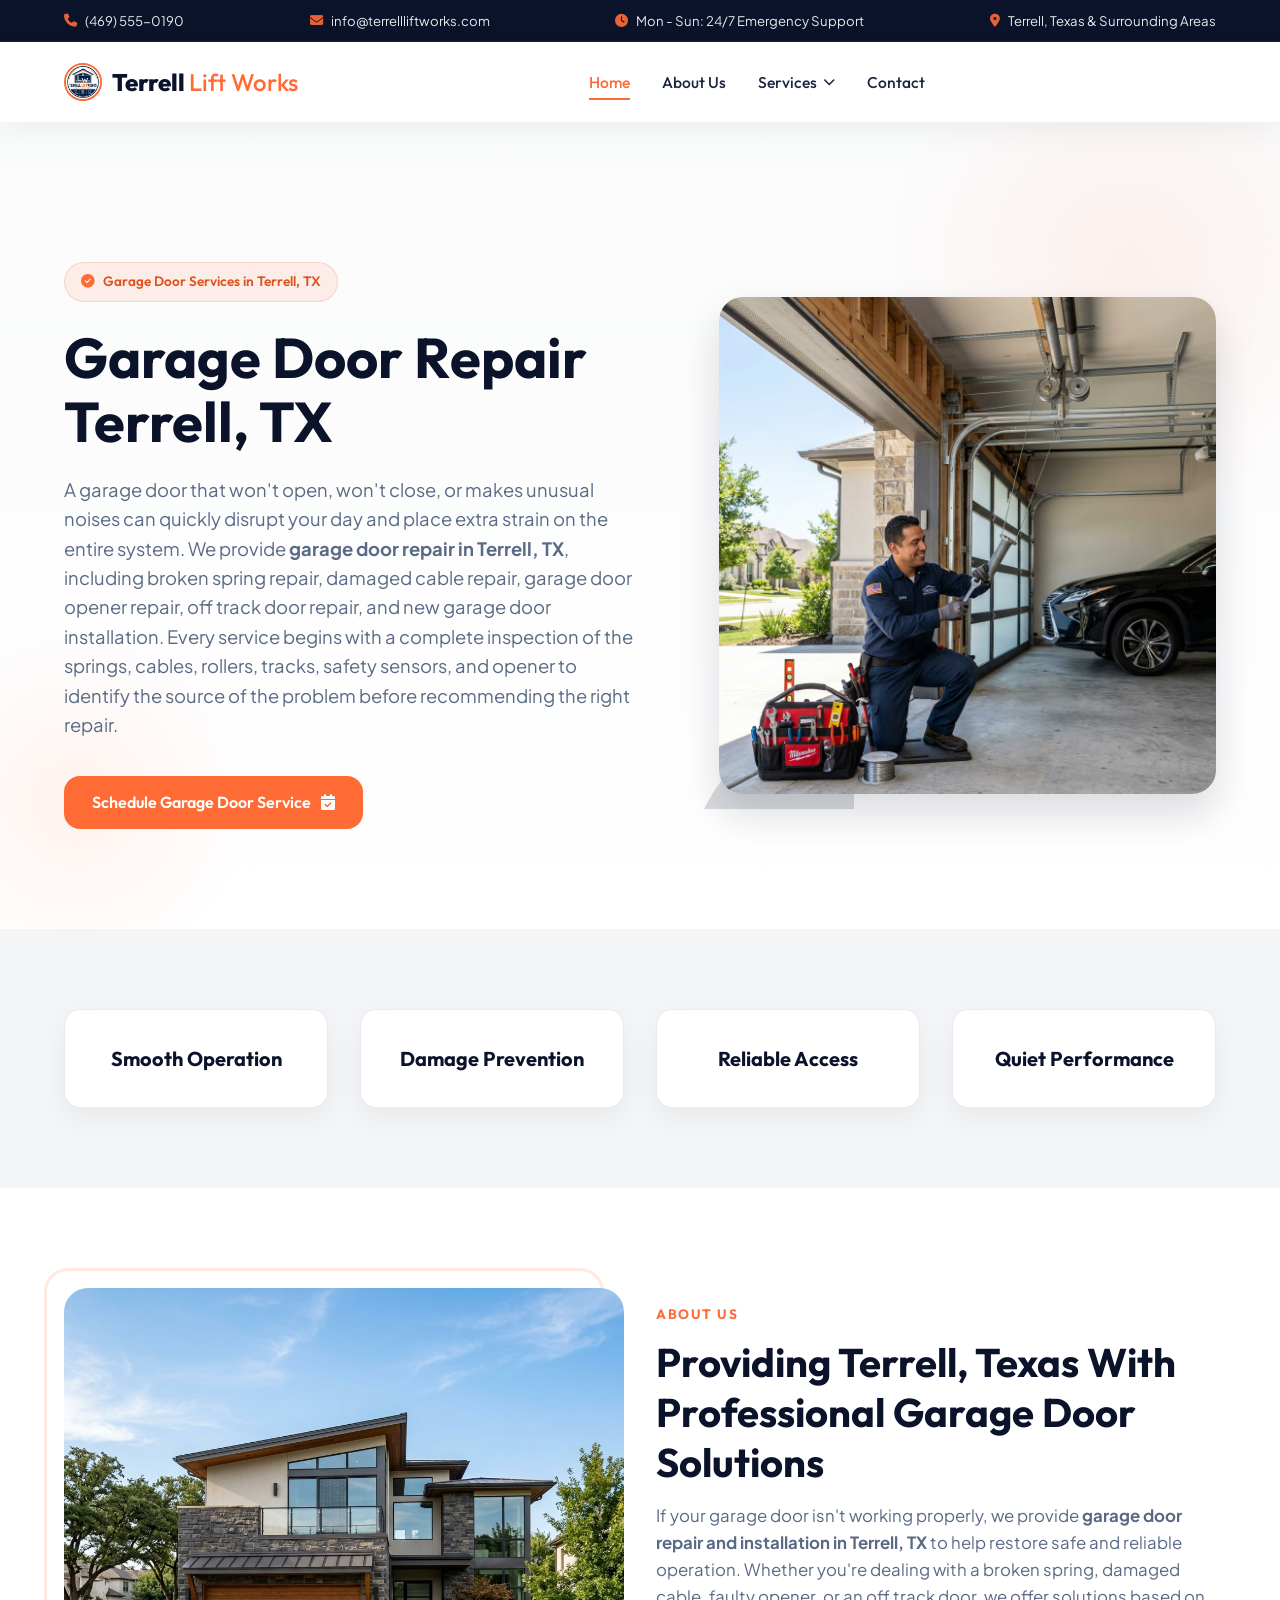
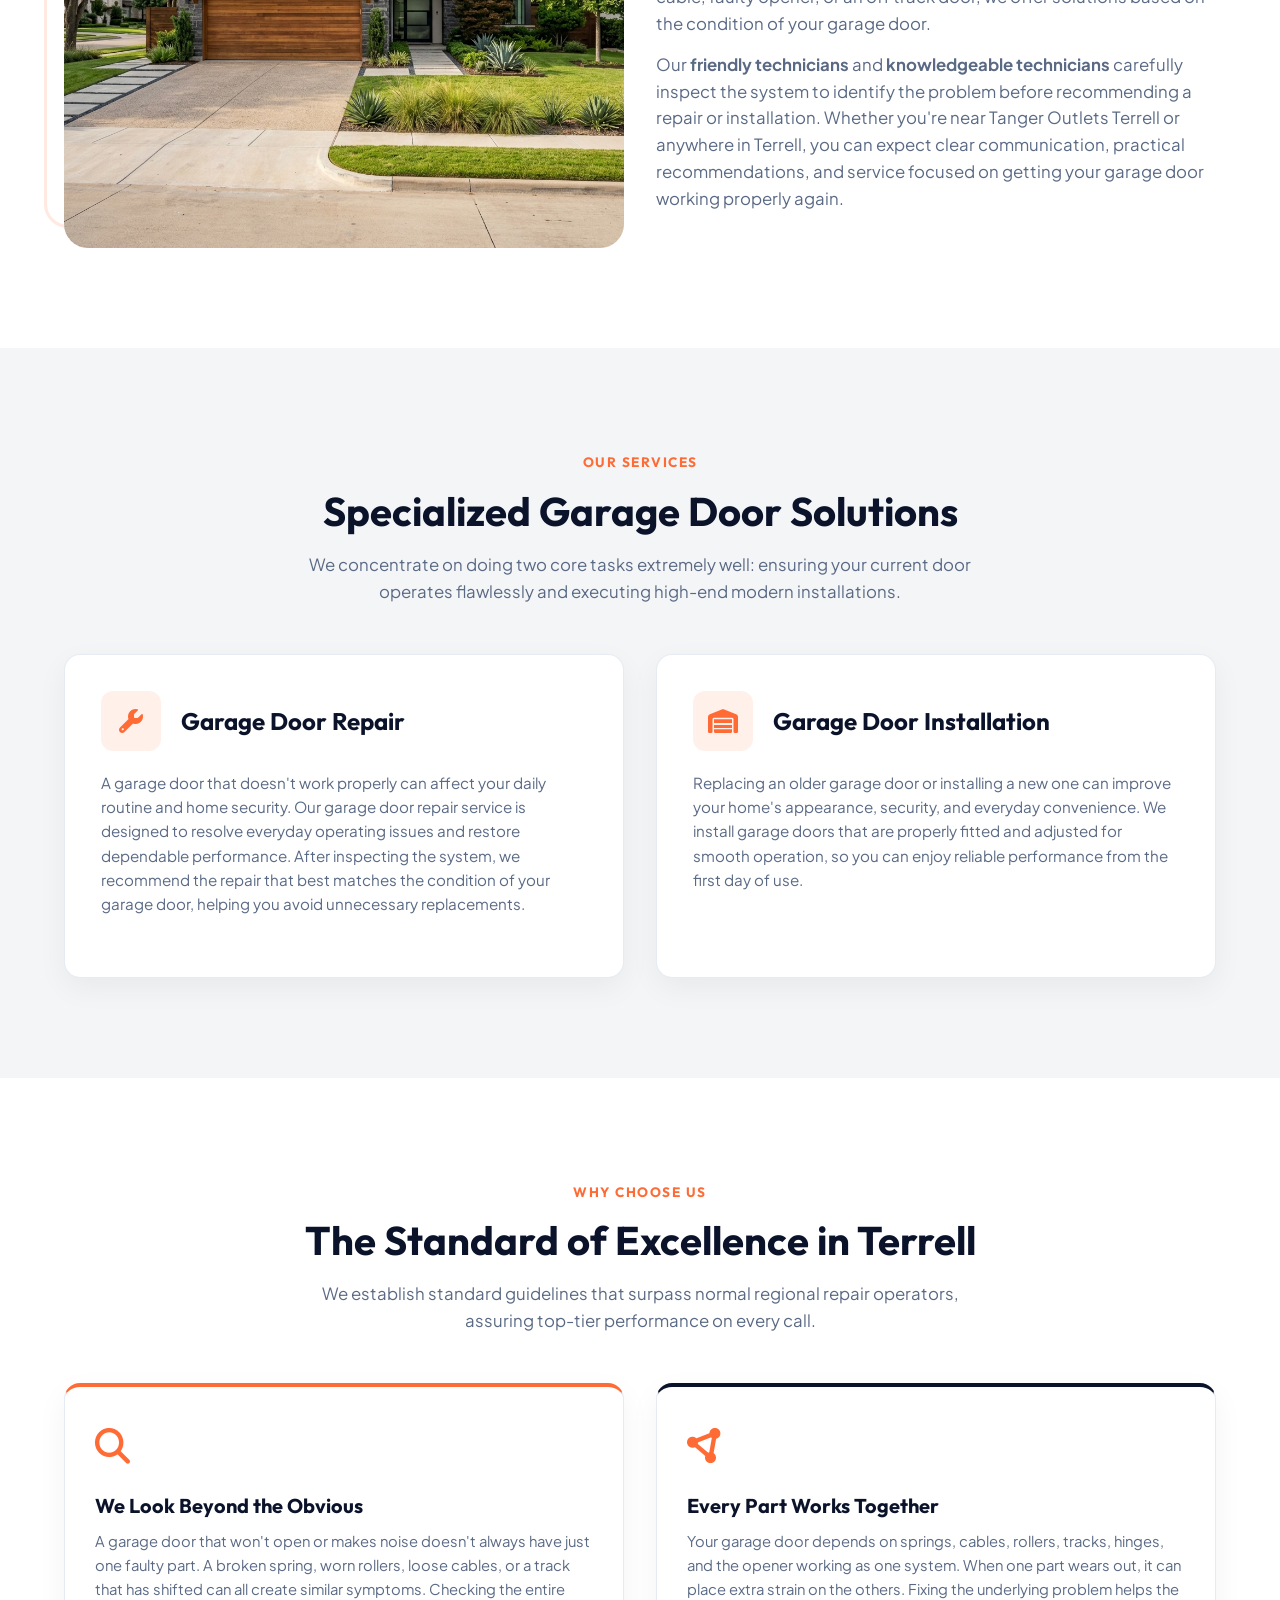
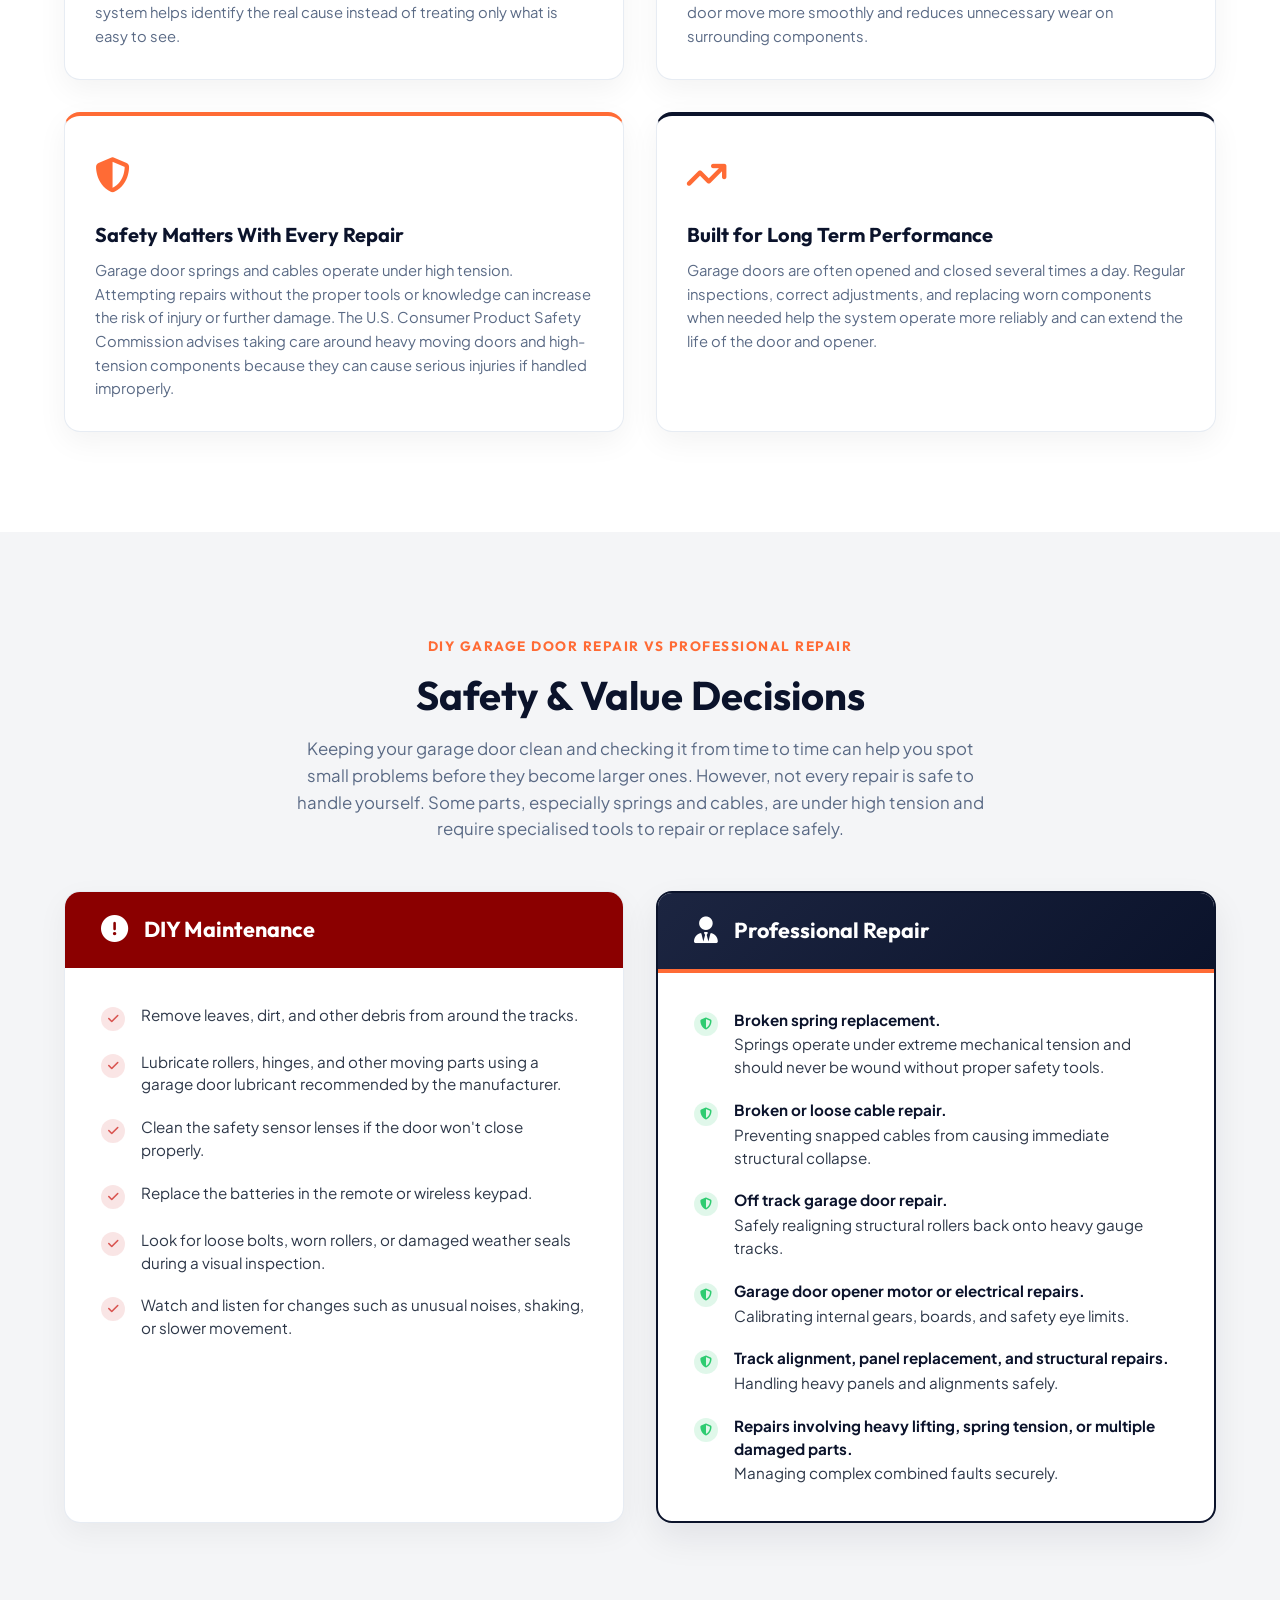
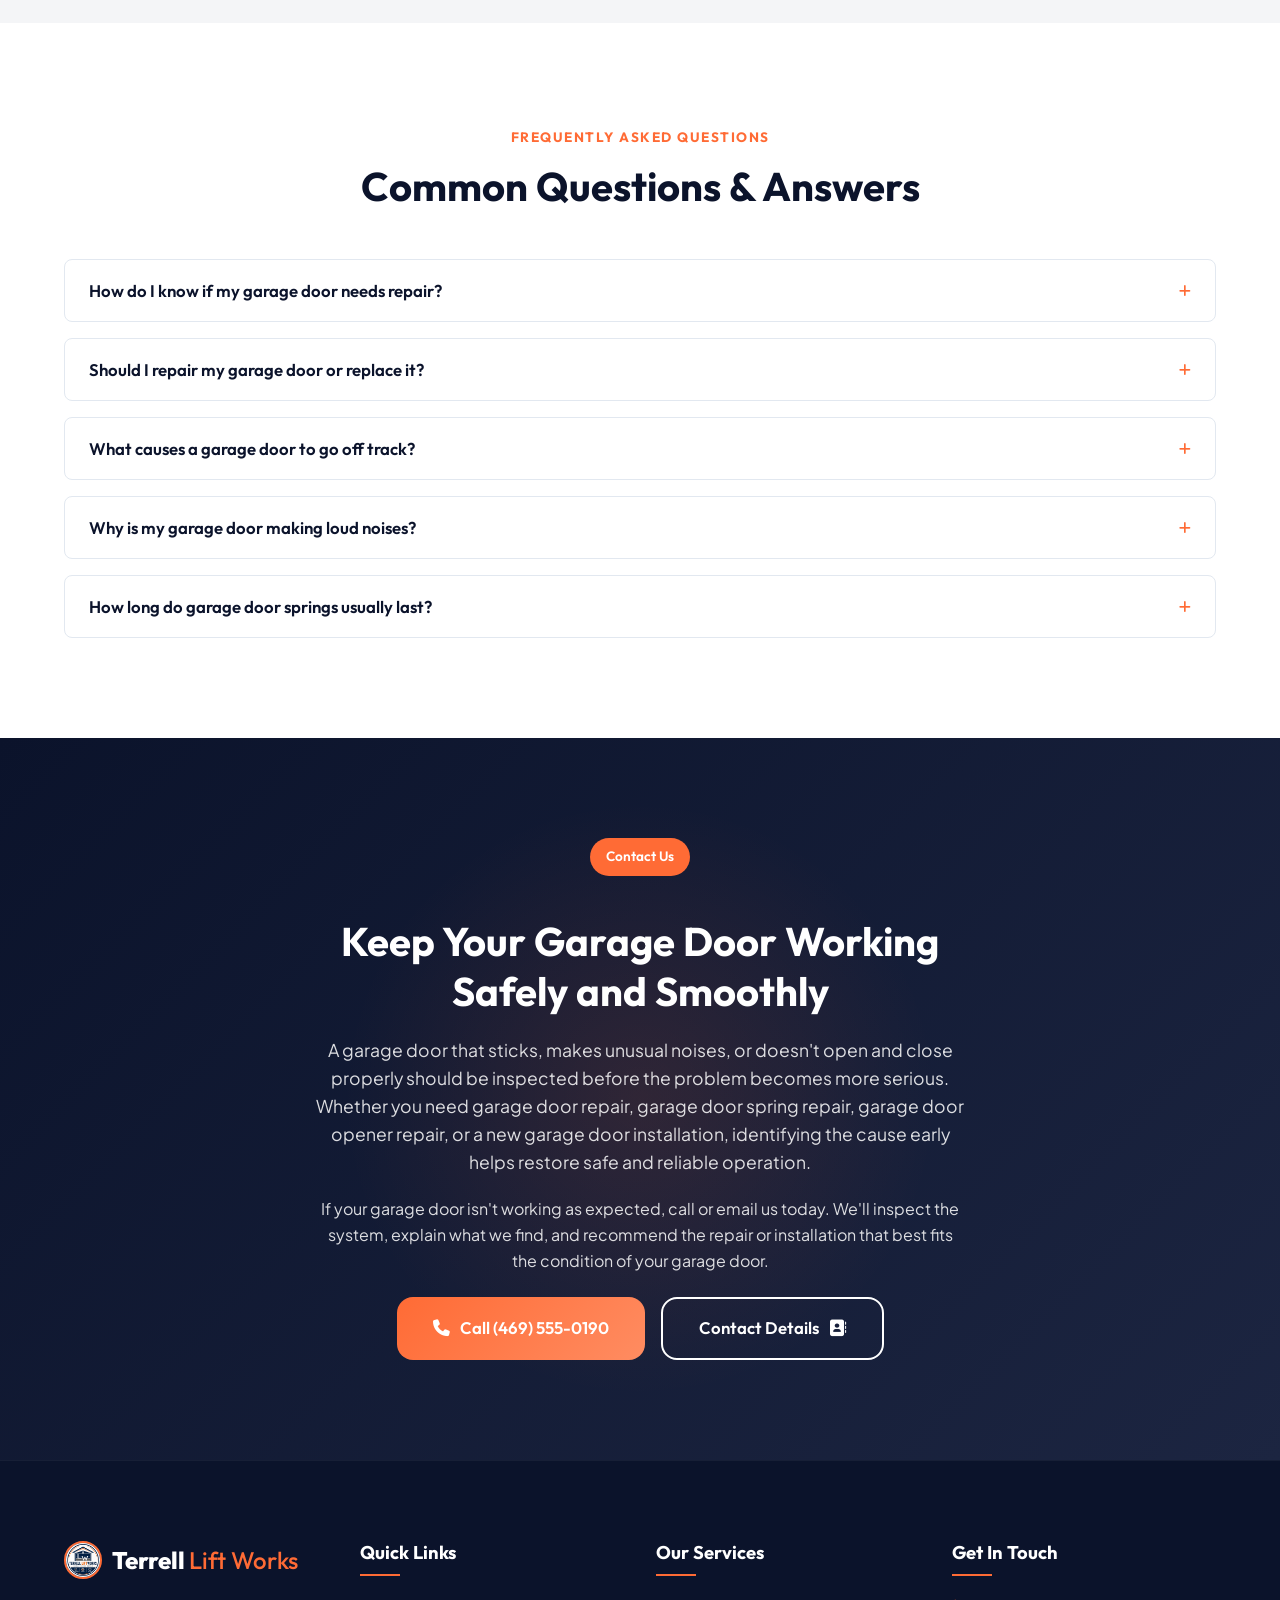
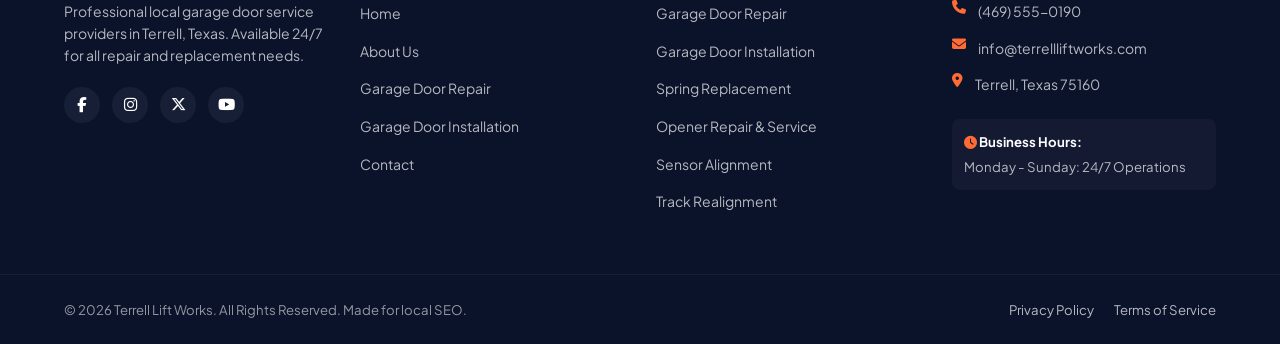
==== commit 448c4dd5: "first commit" ====
--- a/index.html
+++ b/index.html
@@ -6,18 +6,19 @@
     <title>Garage Door Repair Terrell | Premium Service & Installation</title>
     <meta name="description" content="Looking for reliable garage door repair in Terrell, TX? Our certified technicians offer professional garage door installation, opener repairs, and 24/7 support. Call now!">
     <meta name="robots" content="index, follow">
-    <link rel="canonical" href="https://garagedoorrepairterrell.com/">
+    <meta name="google-site-verification" content="7vFGpaYrncoliANi8h26w9t9bQyLg8_8anYFkxBMxWg" />
+    <link rel="canonical" href="https://garagedoorrepairterrell.vercel.app/">
     
     <!-- Open Graph / Facebook -->
     <meta property="og:type" content="website">
-    <meta property="og:url" content="https://garagedoorrepairterrell.com/">
+    <meta property="og:url" content="https://garagedoorrepairterrell.vercel.app/">
     <meta property="og:title" content="Garage Door Repair Terrell | Premium Service & Installation">
     <meta property="og:description" content="Certified garage door repair and installation services in Terrell, TX. Same-day emergency service available. Call today for a free quote!">
     <meta property="og:image" content="assets/hero_technician.png">
 
     <!-- Twitter -->
     <meta property="twitter:card" content="summary_large_image">
-    <meta property="twitter:url" content="https://garagedoorrepairterrell.com/">
+    <meta property="twitter:url" content="https://garagedoorrepairterrell.vercel.app/">
     <meta property="twitter:title" content="Garage Door Repair Terrell | Premium Service & Installation">
     <meta property="twitter:description" content="Certified garage door repair and installation services in Terrell, TX. Same-day emergency service available. Call today for a free quote!">
     <meta property="twitter:image" content="assets/hero_technician.png">
@@ -43,8 +44,8 @@
       "@type": "HomeAndConstructionBusiness",
       "name": "Terrell Lift Works",
       "image": "assets/hero_technician.png",
-      "@id": "https://garagedoorrepairterrell.com/#business",
-      "url": "https://garagedoorrepairterrell.com/",
+      "@id": "https://garagedoorrepairterrell.vercel.app/#business",
+      "url": "https://garagedoorrepairterrell.vercel.app/",
       "telephone": "+14695550190",
       "priceRange": "$$",
       "address": {
@@ -169,9 +170,10 @@
                 <div class="hero-content reveal-left">
                     <span class="badge" role="status"><i class="fa-solid fa-circle-check text-orange" aria-hidden="true"></i> Garage Door Services in Terrell, TX</span>
                     <h1 class="hero-heading">Garage Door Repair Terrell, TX</h1>
-                    <p class="hero-lead">Garage Door Repair Terrell, TX for doors that won't open, won't close, make unusual noises, or stop working when you need them most. A broken spring, damaged cable, worn rollers, or a faulty opener can affect the entire system. Finding the real cause early can help prevent further damage and get your garage door working smoothly again.</p>
-                    <p class="hero-lead" style="font-size: 1rem; margin-top: -16px; margin-bottom: 24px;">Every garage door has many moving parts that work together. When one part wears out or breaks, the whole system can become unreliable. A careful inspection helps identify the problem so the right repair can be made instead of replacing parts that still work.</p>
-                    
+                    <p class="hero-lead">A garage door that won't open, won't close, or makes unusual noises can quickly disrupt your day and place extra strain on the entire system. We provide <strong>garage door repair in Terrell, TX</strong>, including broken spring repair, damaged cable repair, garage door opener repair, off track door repair, and new garage door installation. Every service begins with a complete inspection of the springs, cables, rollers, tracks, safety sensors, and opener to identify the source of the problem before recommending the right repair.</p>
+                    <a href="contact.html" class="btn btn-primary shadow-pulse">
+                        Schedule Garage Door Service <i class="fa-solid fa-calendar-check" aria-hidden="true"></i>
+                    </a>
 
                 </div>
 
@@ -196,35 +198,19 @@
                 <div class="grid grid-4 text-center">
                     <!-- USP Card 1 -->
                     <div class="card usp-card reveal-up">
-                        <div class="usp-icon-wrapper shadow-orange">
-                            <i class="fa-solid fa-circle-exclamation" aria-hidden="true"></i>
-                        </div>
-                        <h3 class="usp-title" style="font-size: 1.15rem;">Small Problems Can Lead to Larger Repairs</h3>
-                        <p class="usp-desc">Addressing minor issues early, like small noises or slight tracking imbalances, prevents them from turning into costly structural repairs.</p>
+                        <h3 class="usp-title" style="font-size: 1.25rem; margin-bottom: 0;">Smooth Operation</h3>
                     </div>
                     <!-- USP Card 2 -->
                     <div class="card usp-card reveal-up" style="animation-delay: 0.1s;">
-                        <div class="usp-icon-wrapper shadow-navy">
-                            <i class="fa-solid fa-cloud-sun-rain" aria-hidden="true"></i>
-                        </div>
-                        <h3 class="usp-title" style="font-size: 1.15rem;">Texas Weather Can Affect Garage Door Parts</h3>
-                        <p class="usp-desc">Extreme summer heat and shifting humidity expand and contract steel tracks and openers, accelerating general component wear.</p>
+                        <h3 class="usp-title" style="font-size: 1.25rem; margin-bottom: 0;">Damage Prevention</h3>
                     </div>
                     <!-- USP Card 3 -->
                     <div class="card usp-card reveal-up" style="animation-delay: 0.2s;">
-                        <div class="usp-icon-wrapper shadow-orange">
-                            <i class="fa-solid fa-gauge-high" aria-hidden="true"></i>
-                        </div>
-                        <h3 class="usp-title" style="font-size: 1.15rem;">Every Garage Door System Wears Differently</h3>
-                        <p class="usp-desc">Depending on panel weight, opener motor configuration, and cycle frequency, different parts wear down at custom rates.</p>
+                        <h3 class="usp-title" style="font-size: 1.25rem; margin-bottom: 0;">Reliable Access</h3>
                     </div>
                     <!-- USP Card 4 -->
                     <div class="card usp-card reveal-up" style="animation-delay: 0.3s;">
-                        <div class="usp-icon-wrapper shadow-navy">
-                            <i class="fa-solid fa-house-user" aria-hidden="true"></i>
-                        </div>
-                        <h3 class="usp-title" style="font-size: 1.15rem;">Built Around Everyday Garage Door Use</h3>
-                        <p class="usp-desc">Our diagnostic approach focuses on maintaining safe, reliable operation to secure your vehicle and home through daily cycles.</p>
+                        <h3 class="usp-title" style="font-size: 1.25rem; margin-bottom: 0;">Quiet Performance</h3>
                     </div>
                 </div>
             </div>
@@ -246,8 +232,8 @@
                 <div class="about-content reveal-right">
                     <span class="section-subtitle">About Us</span>
                     <h2 class="section-title">Providing Terrell, Texas With Professional Garage Door Solutions</h2>
-                    <p class="section-desc">A working garage door makes everyday life easier, whether you're leaving for work, dropping the kids off at school, or bringing your car home at the end of the day. Our friendly technicians take the time to inspect the entire system, identify the cause of the problem, and recommend the repair that best fits the condition of your garage door.</p>
-                    <p class="section-desc" style="margin-top: -10px;">Our knowledgeable technicians work on broken springs, damaged cables, garage door openers, rollers, tracks, and other essential parts. Every repair is approached with attention to how the whole system operates, helping restore smooth and reliable performance without replacing parts that don't need to be changed.</p>
+                    <p class="section-desc">If your garage door isn't working properly, we provide <strong>garage door repair and installation in Terrell, TX</strong> to help restore safe and reliable operation. Whether you're dealing with a broken spring, damaged cable, faulty opener, or an off track door, we offer solutions based on the condition of your garage door.</p>
+                    <p class="section-desc" style="margin-top: -10px;">Our <strong>friendly technicians</strong> and <strong>knowledgeable technicians</strong> carefully inspect the system to identify the problem before recommending a repair or installation. Whether you're near Tanger Outlets Terrell or anywhere in Terrell, you can expect clear communication, practical recommendations, and service focused on getting your garage door working properly again.</p>
                 </div>
             </div>
         </section>
@@ -268,7 +254,7 @@
                             <div class="service-icon"><i class="fa-solid fa-wrench" aria-hidden="true"></i></div>
                             <h3 class="service-title">Garage Door Repair</h3>
                         </div>
-                        <p class="service-desc">A garage door that won't open, won't close, moves unevenly, or makes unusual noises often has a problem with one or more of its moving parts. Repairs may involve broken springs, damaged cables, worn rollers, misaligned tracks, garage door openers, or safety sensors. Every repair should begin with a complete inspection to identify the cause before replacing any parts.</p>
+                        <p class="service-desc">A garage door that doesn't work properly can affect your daily routine and home security. Our garage door repair service is designed to resolve everyday operating issues and restore dependable performance. After inspecting the system, we recommend the repair that best matches the condition of your garage door, helping you avoid unnecessary replacements.</p>
                     </article>
 
                     <!-- Service 2: Installation -->
@@ -277,7 +263,7 @@
                             <div class="service-icon"><i class="fa-solid fa-warehouse" aria-hidden="true"></i></div>
                             <h3 class="service-title">Garage Door Installation</h3>
                         </div>
-                        <p class="service-desc">A new garage door can improve everyday convenience, security, and the appearance of your home. Whether you're replacing an older door or installing one on a new property, choosing the right material, insulation, and operating system helps ensure reliable performance for years to come. Proper installation also helps the door move smoothly and reduces unnecessary strain on springs, rollers, tracks, and the opener.</p>
+                        <p class="service-desc">Replacing an older garage door or installing a new one can improve your home's appearance, security, and everyday convenience. We install garage doors that are properly fitted and adjusted for smooth operation, so you can enjoy reliable performance from the first day of use.</p>
                     </article>
                 </div>
             </div>
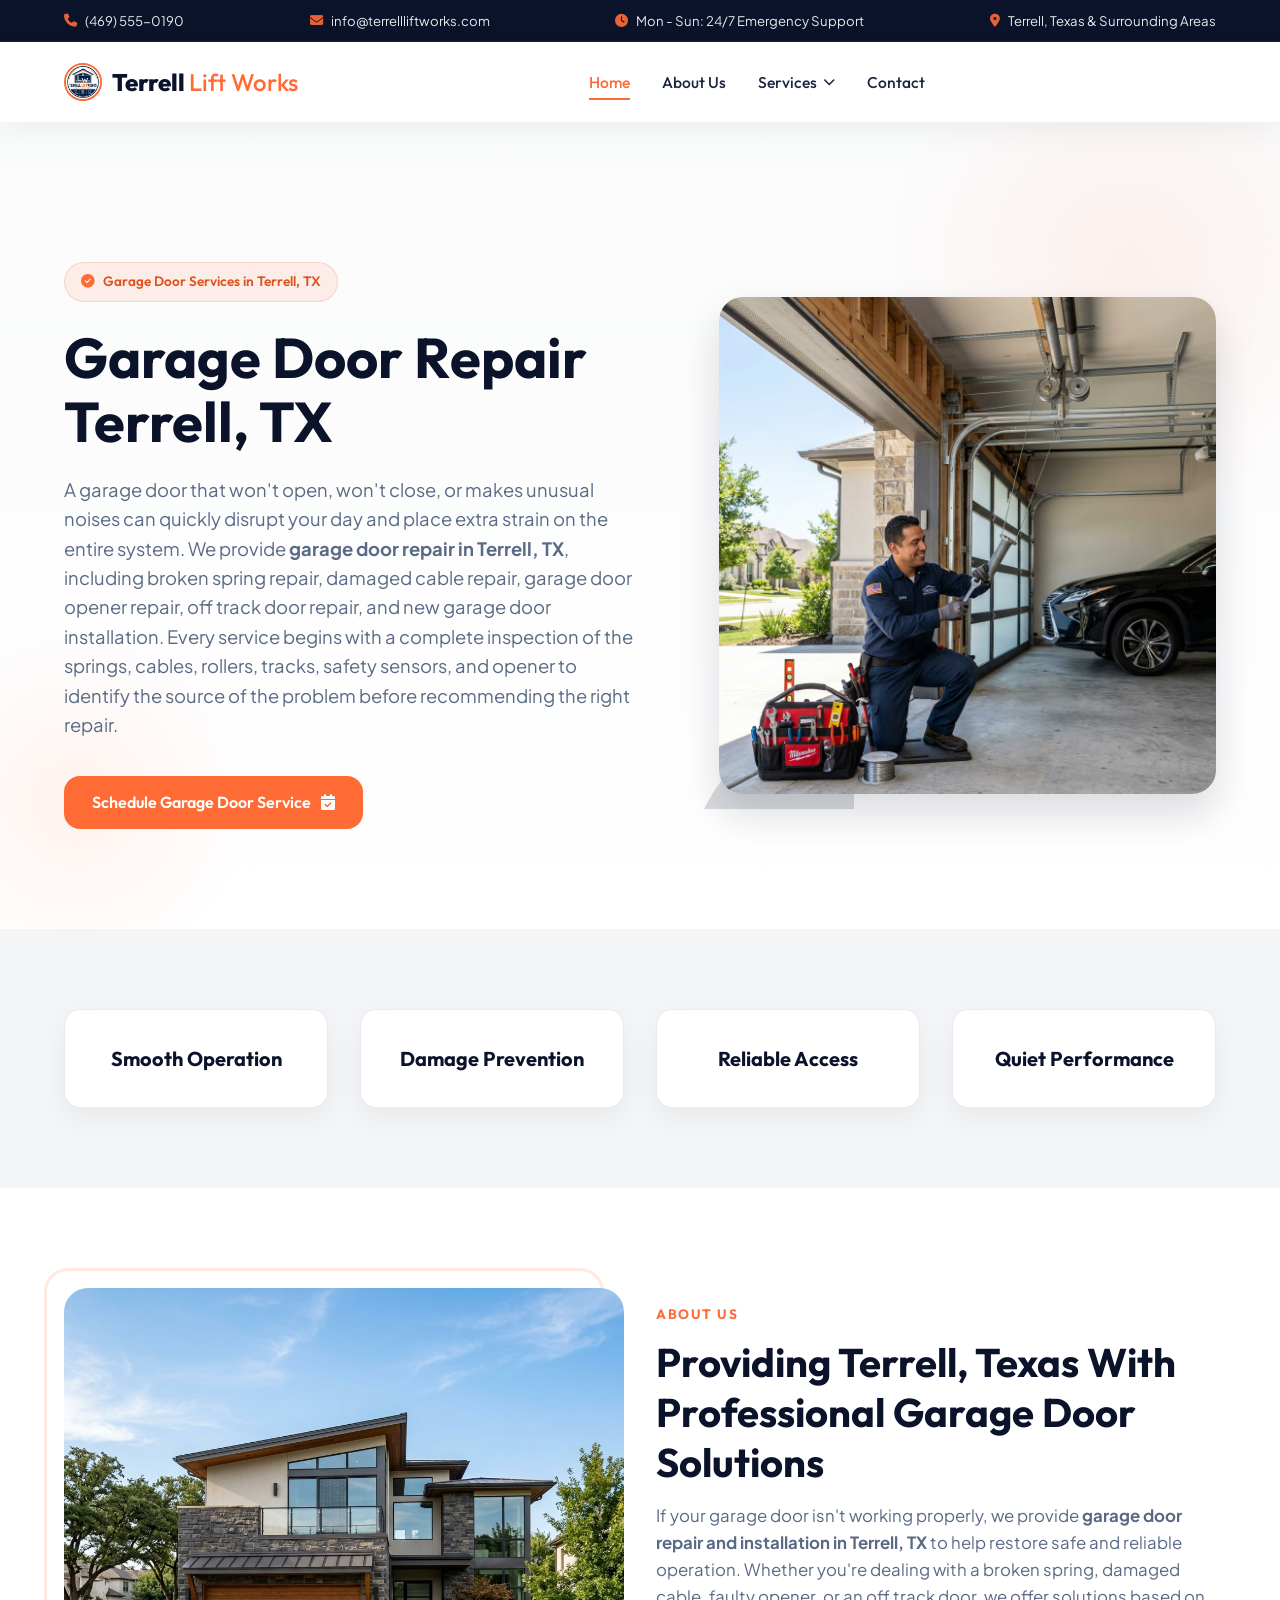
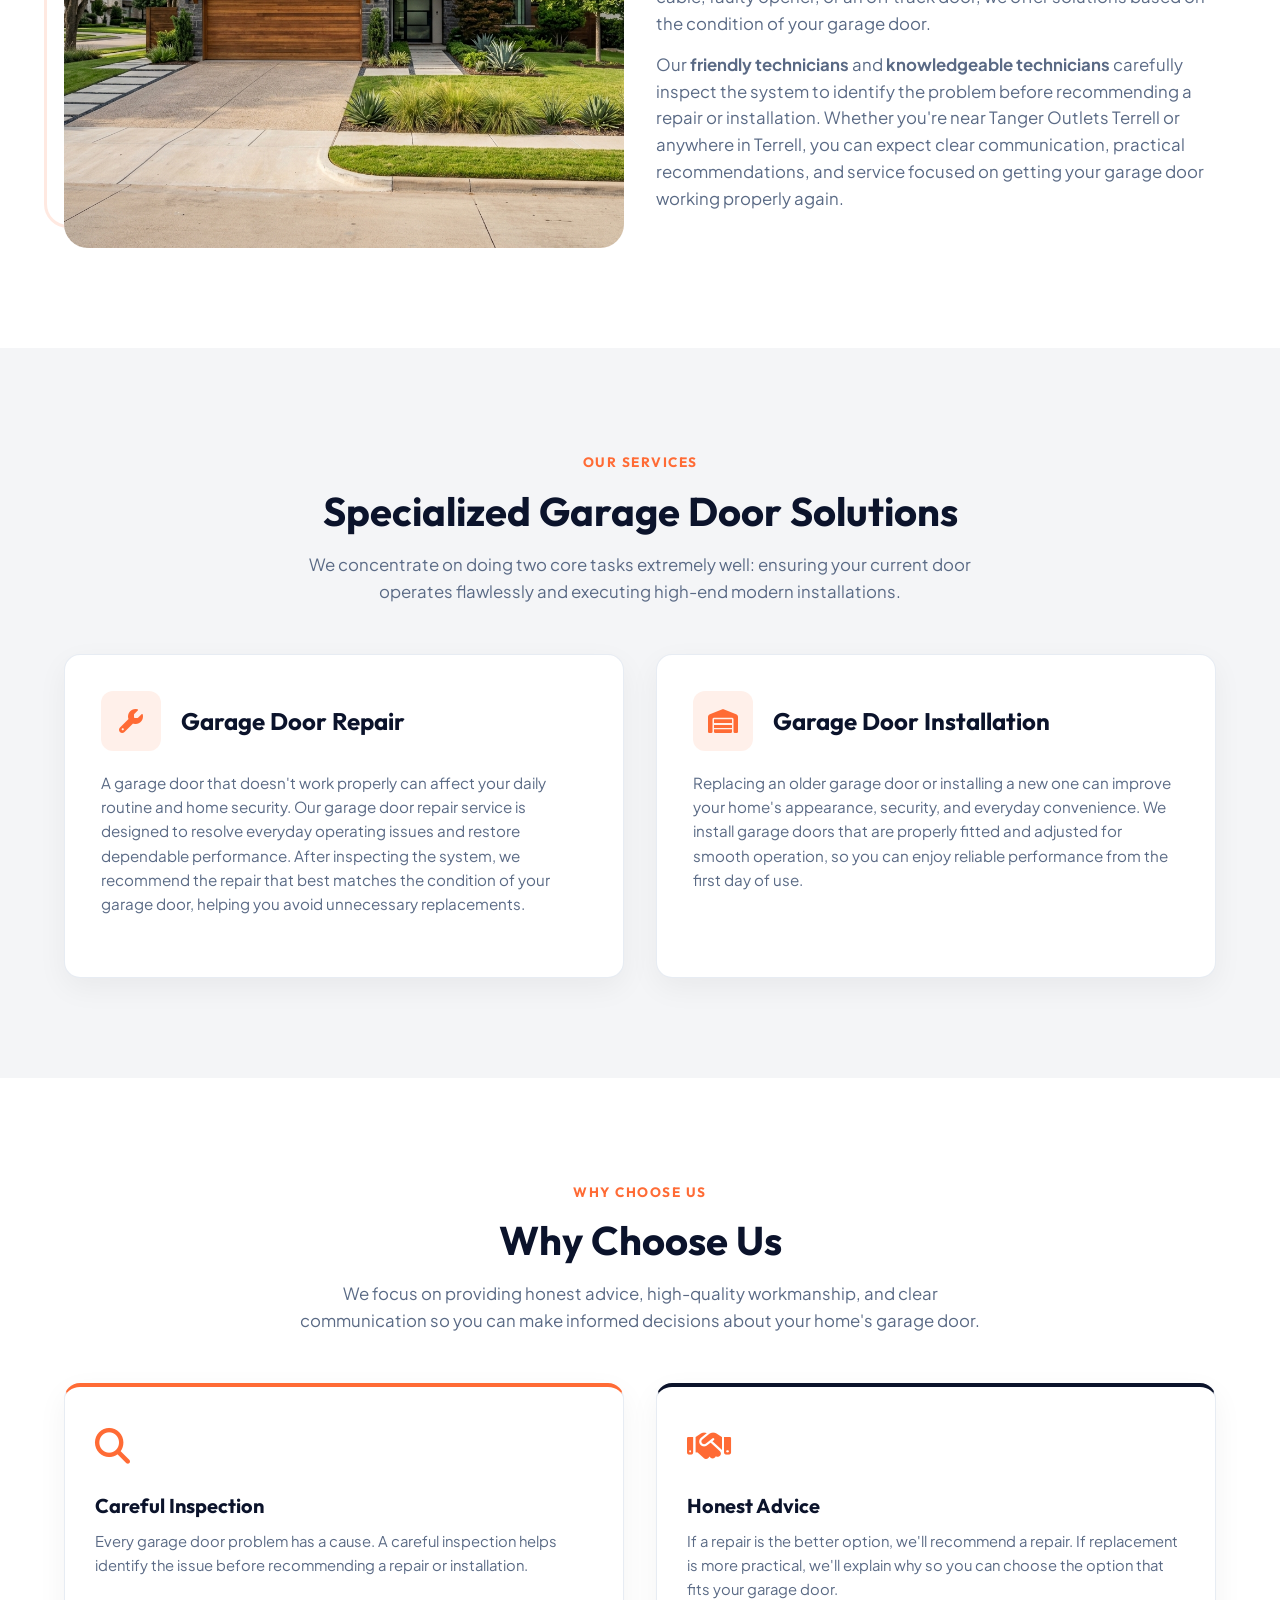
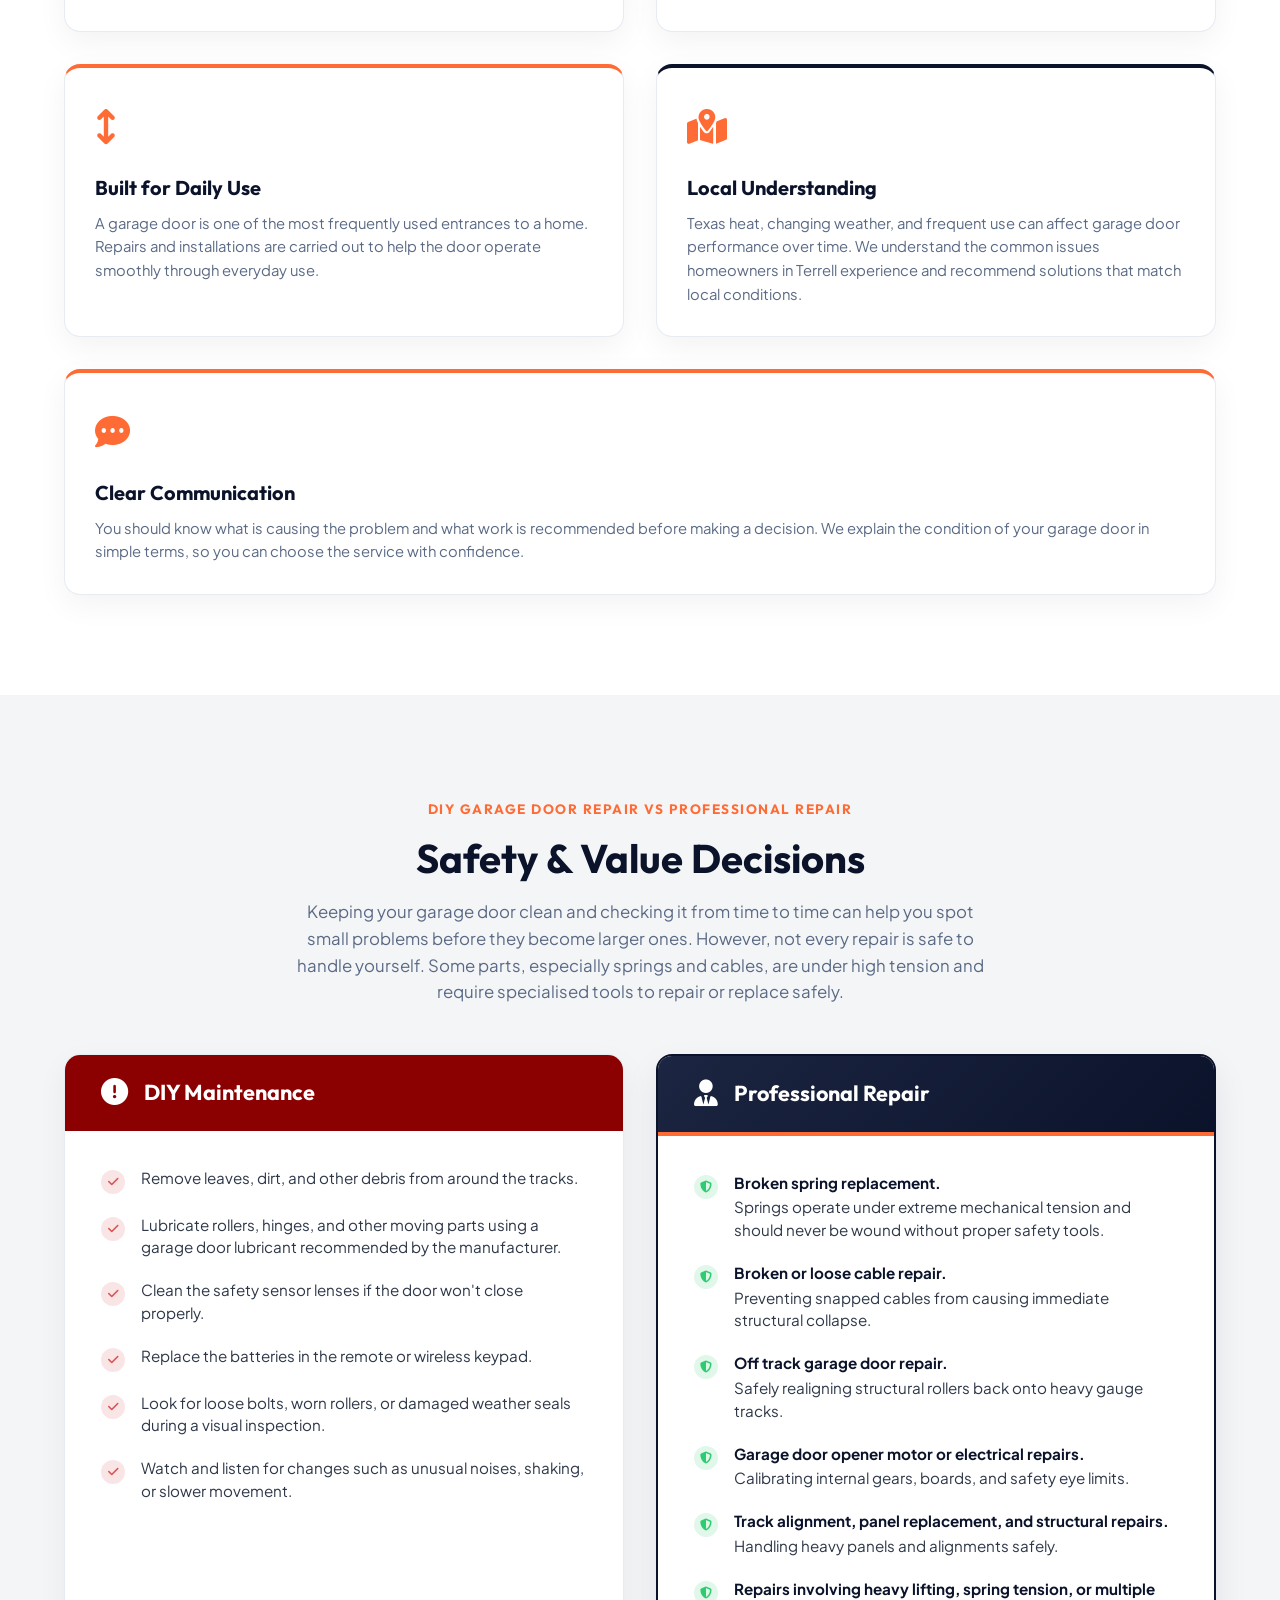
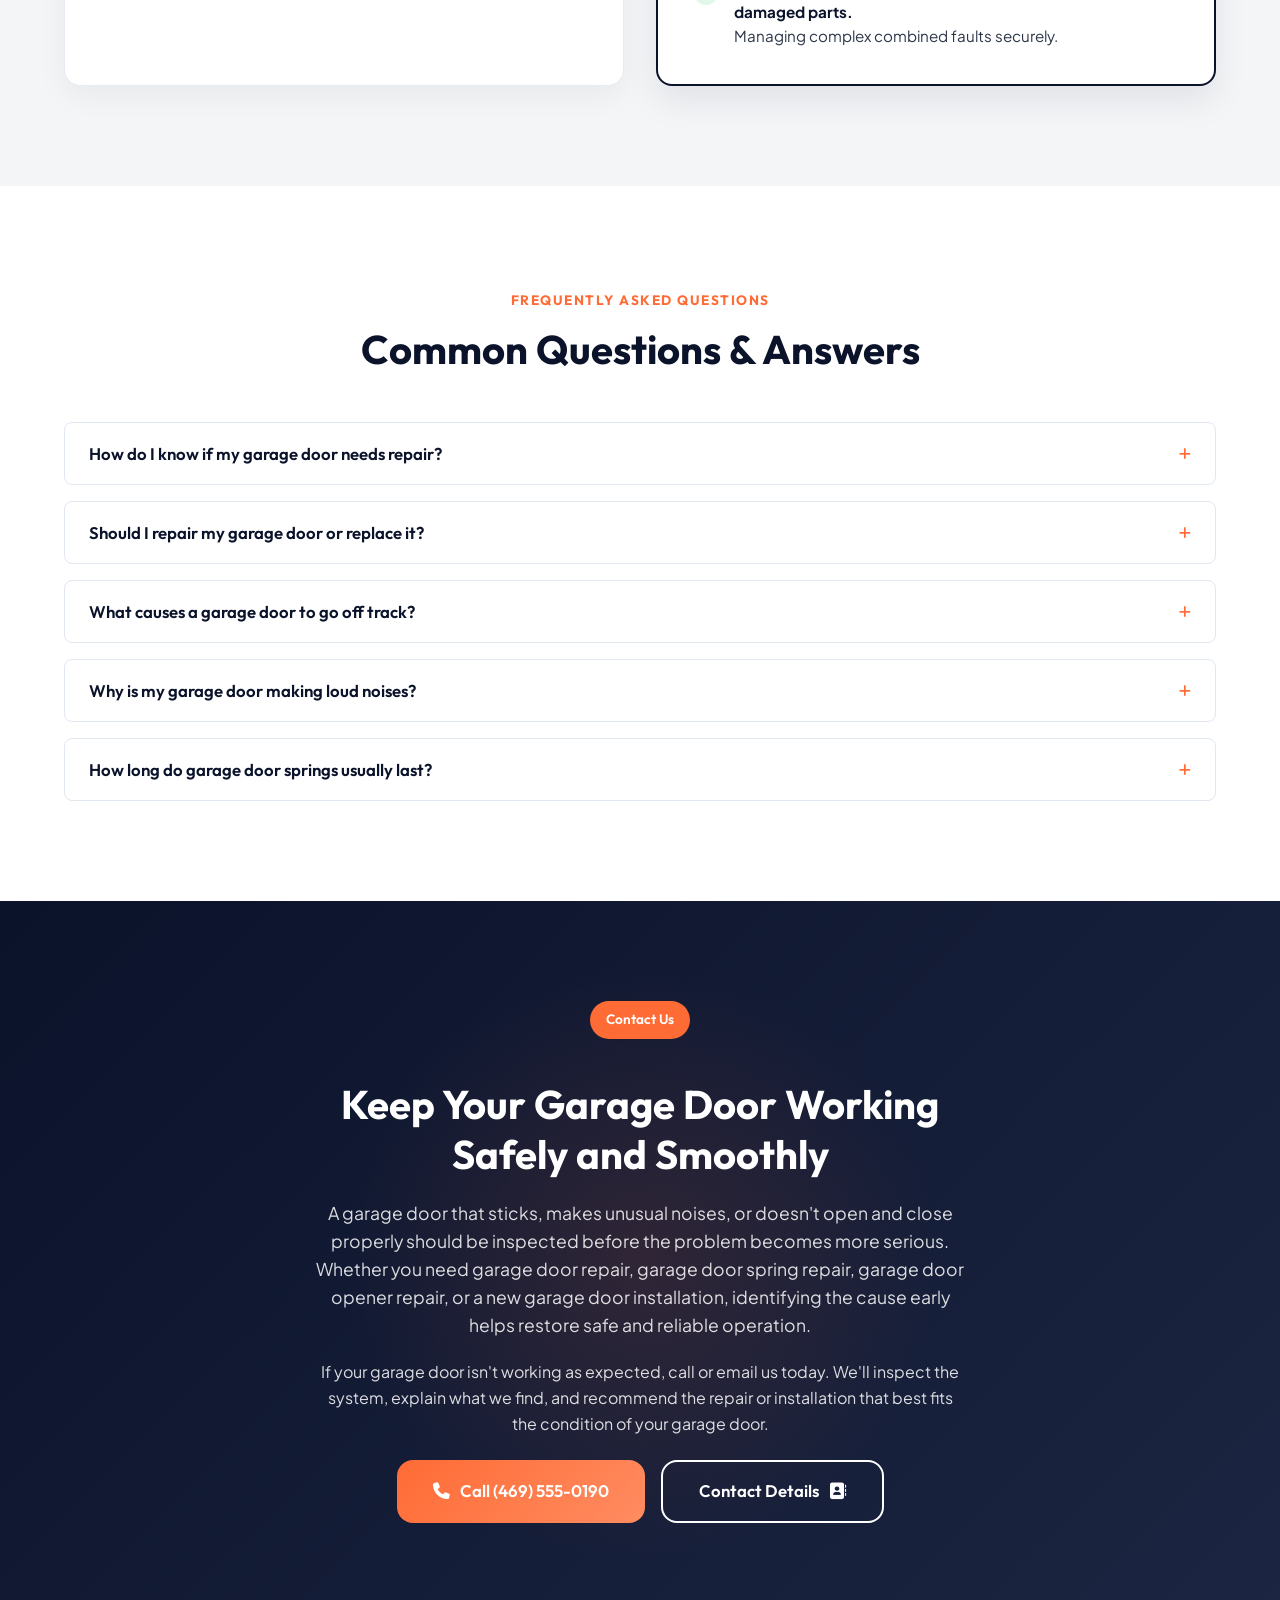
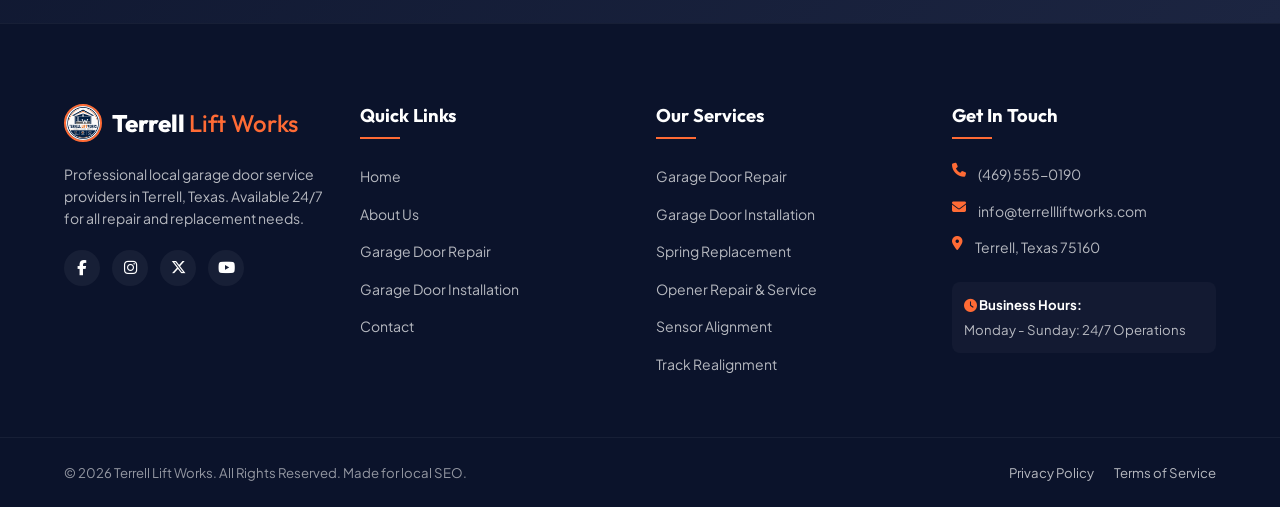
==== commit 786d3827: "first commit" ====
--- a/index.html
+++ b/index.html
@@ -274,37 +274,44 @@
             <div class="container">
                 <div class="text-center max-w-700 mx-auto mb-5">
                     <span class="section-subtitle">Why Choose Us</span>
-                    <h2 class="section-title">The Standard of Excellence in Terrell</h2>
-                    <p class="section-desc">We establish standard guidelines that surpass normal regional repair operators, assuring top-tier performance on every call.</p>
+                    <h2 class="section-title">Why Choose Us</h2>
+                    <p class="section-desc">We focus on providing honest advice, high-quality workmanship, and clear communication so you can make informed decisions about your home's garage door.</p>
                 </div>
 
                 <div class="grid grid-2">
                     <!-- Feature Card 1 -->
                     <div class="card comparison-card reveal-up" style="border-top-color: var(--color-orange); padding: 30px;">
                         <div class="comparison-icon"><i class="fa-solid fa-magnifying-glass" aria-hidden="true"></i></div>
-                        <h3 class="comparison-title">We Look Beyond the Obvious</h3>
-                        <p class="comparison-desc">A garage door that won't open or makes noise doesn't always have just one faulty part. A broken spring, worn rollers, loose cables, or a track that has shifted can all create similar symptoms. Checking the entire system helps identify the real cause instead of treating only what is easy to see.</p>
+                        <h3 class="comparison-title">Careful Inspection</h3>
+                        <p class="comparison-desc">Every garage door problem has a cause. A careful inspection helps identify the issue before recommending a repair or installation.</p>
                     </div>
 
                     <!-- Feature Card 2 -->
                     <div class="card comparison-card reveal-up" style="border-top-color: var(--color-navy-dark); padding: 30px; animation-delay: 0.1s;">
-                        <div class="comparison-icon"><i class="fa-solid fa-circle-nodes" aria-hidden="true"></i></div>
-                        <h3 class="comparison-title">Every Part Works Together</h3>
-                        <p class="comparison-desc">Your garage door depends on springs, cables, rollers, tracks, hinges, and the opener working as one system. When one part wears out, it can place extra strain on the others. Fixing the underlying problem helps the door move more smoothly and reduces unnecessary wear on surrounding components.</p>
+                        <div class="comparison-icon"><i class="fa-solid fa-handshake" aria-hidden="true"></i></div>
+                        <h3 class="comparison-title">Honest Advice</h3>
+                        <p class="comparison-desc">If a repair is the better option, we'll recommend a repair. If replacement is more practical, we'll explain why so you can choose the option that fits your garage door.</p>
                     </div>
 
                     <!-- Feature Card 3 -->
                     <div class="card comparison-card reveal-up" style="border-top-color: var(--color-orange); padding: 30px; animation-delay: 0.2s;">
-                        <div class="comparison-icon"><i class="fa-solid fa-shield-halved" aria-hidden="true"></i></div>
-                        <h3 class="comparison-title">Safety Matters With Every Repair</h3>
-                        <p class="comparison-desc">Garage door springs and cables operate under high tension. Attempting repairs without the proper tools or knowledge can increase the risk of injury or further damage. The U.S. Consumer Product Safety Commission advises taking care around heavy moving doors and high-tension components because they can cause serious injuries if handled improperly.</p>
+                        <div class="comparison-icon"><i class="fa-solid fa-arrows-up-down" aria-hidden="true"></i></div>
+                        <h3 class="comparison-title">Built for Daily Use</h3>
+                        <p class="comparison-desc">A garage door is one of the most frequently used entrances to a home. Repairs and installations are carried out to help the door operate smoothly through everyday use.</p>
                     </div>
 
                     <!-- Feature Card 4 -->
                     <div class="card comparison-card reveal-up" style="border-top-color: var(--color-navy-dark); padding: 30px; animation-delay: 0.3s;">
-                        <div class="comparison-icon"><i class="fa-solid fa-arrow-trend-up" aria-hidden="true"></i></div>
-                        <h3 class="comparison-title">Built for Long Term Performance</h3>
-                        <p class="comparison-desc">Garage doors are often opened and closed several times a day. Regular inspections, correct adjustments, and replacing worn components when needed help the system operate more reliably and can extend the life of the door and opener.</p>
+                        <div class="comparison-icon"><i class="fa-solid fa-map-location-dot" aria-hidden="true"></i></div>
+                        <h3 class="comparison-title">Local Understanding</h3>
+                        <p class="comparison-desc">Texas heat, changing weather, and frequent use can affect garage door performance over time. We understand the common issues homeowners in Terrell experience and recommend solutions that match local conditions.</p>
+                    </div>
+
+                    <!-- Feature Card 5 -->
+                    <div class="card comparison-card grid-span-2 reveal-up" style="border-top-color: var(--color-orange); padding: 30px; animation-delay: 0.4s;">
+                        <div class="comparison-icon"><i class="fa-solid fa-comment-dots" aria-hidden="true"></i></div>
+                        <h3 class="comparison-title">Clear Communication</h3>
+                        <p class="comparison-desc">You should know what is causing the problem and what work is recommended before making a decision. We explain the condition of your garage door in simple terms, so you can choose the service with confidence.</p>
                     </div>
                 </div>
             </div>
--- a/style.css
+++ b/style.css
@@ -127,6 +127,12 @@
     grid-template-columns: repeat(4, 1fr);
 }
 
+@media (min-width: 577px) {
+    .grid-span-2 {
+        grid-column: span 2;
+    }
+}
+
 .grid-2-13 {
     grid-template-columns: 1.2fr 1.8fr;
 }
